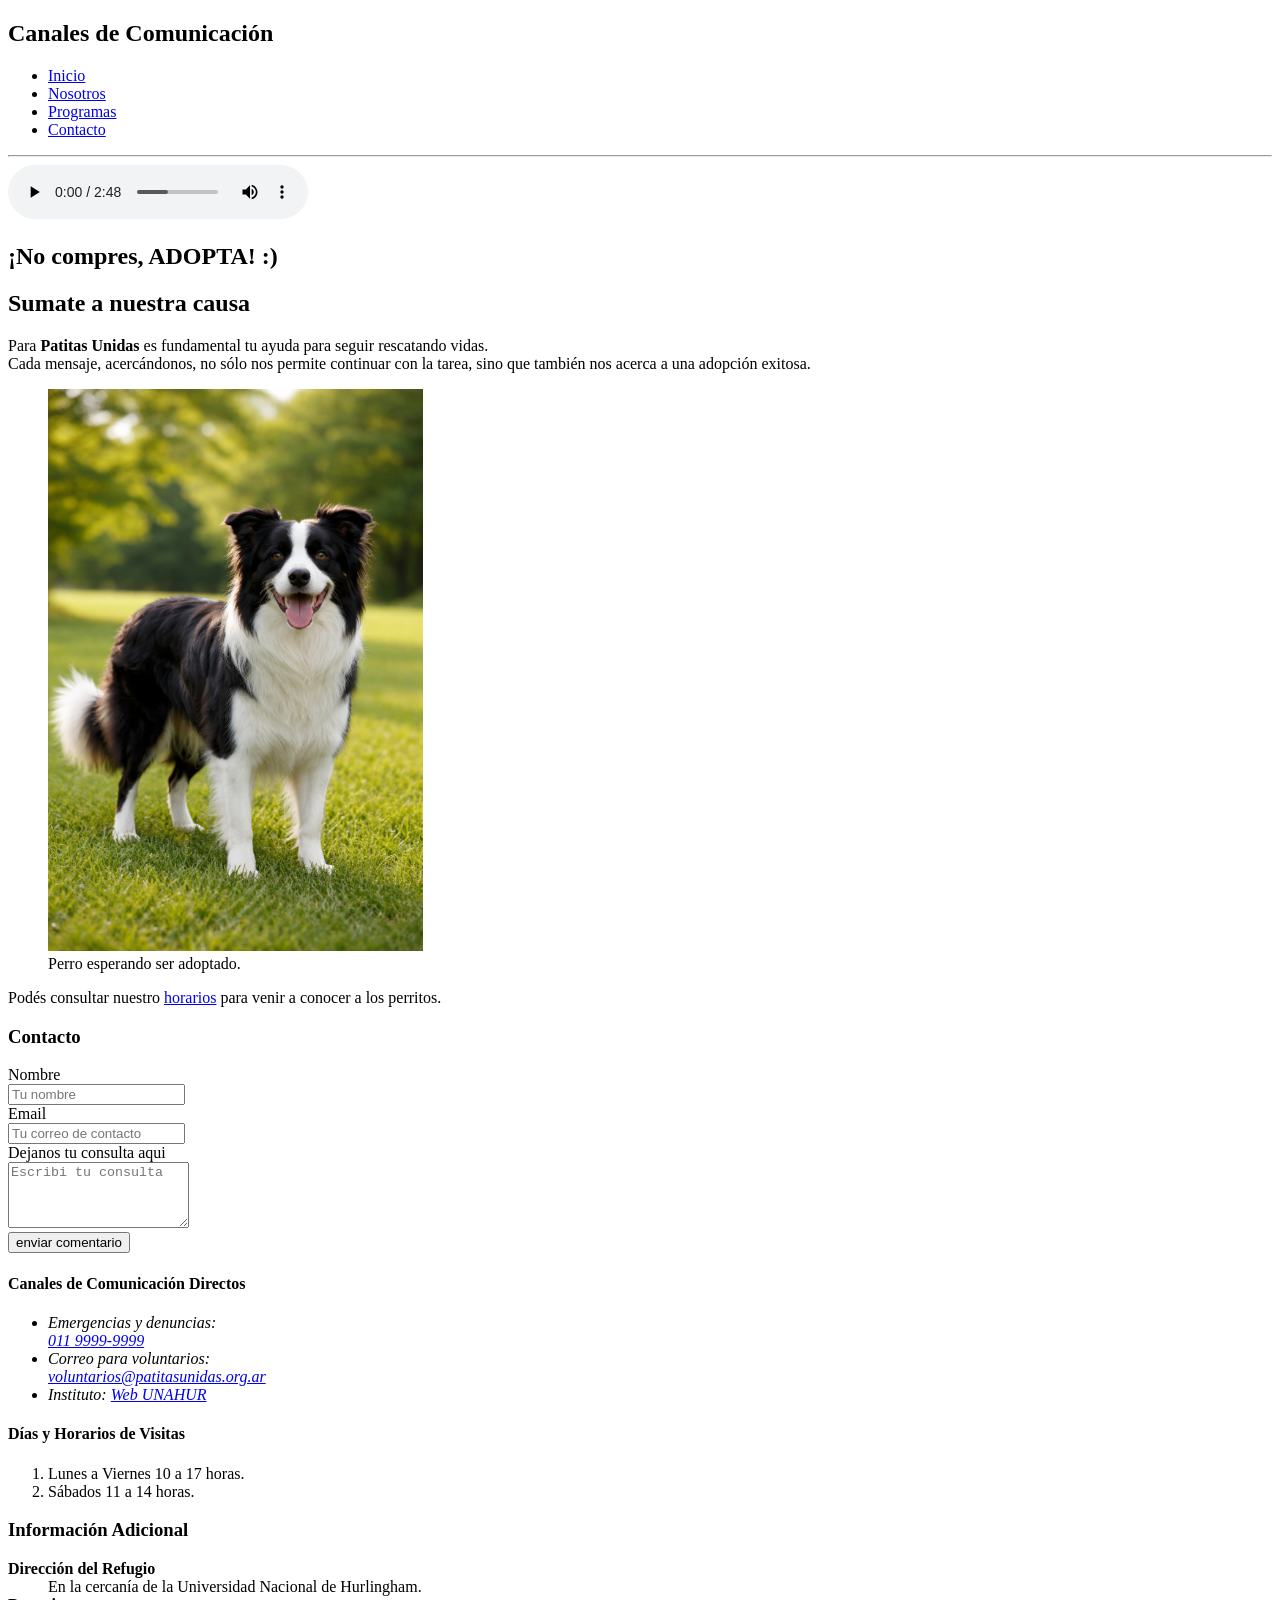
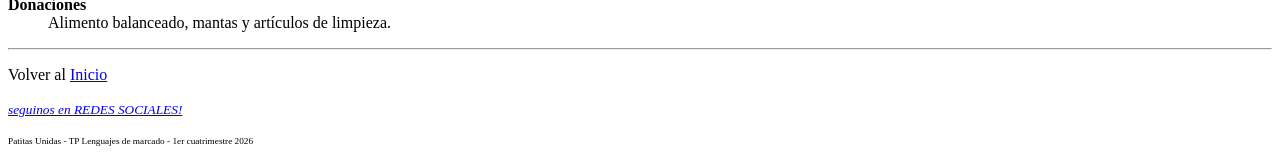
==== contacto.html @ 667f32a5 "hoja de estilos creada (vacia) y links de vinculación" ====
<!DOCTYPE html>
<html lang="es">

<head>
    <meta charset="UTF-8">
    <meta name="viewport" content="width=device-width, initial-scale=1.0">
    <link rel="stylesheet" href="style.css">
    <title>Patitas Unidas - Contacto</title>
</head>

<body>
    <header>
        <div class="header-container">
            <h2>Canales de Comunicación</h2>
            <nav>
                <ul>
                    <li><a href="index.html">Inicio</a></li>
                    <li><a href="nosotros.html">Nosotros</a></li>
                    <li><a href="programas.html">Programas</a></li>
                    <li><a href="contacto.html">Contacto</a></li>
                </ul>
            </nav>
        </div>
    </header>

    <hr>

    <main>
        <audio controls loop>
            <source src="audios/Audiopagina.mp3" type="audio/mpeg">
            Tu navegador no soporta audio.
        </audio>
        <div class="main-article-container">
            <section id="comunicacion">
                <h1>¡No compres, ADOPTA! :)</h1>
                <article>
                    <h2>Sumate a nuestra causa</h2>
                    <p>Para <strong>Patitas Unidas</strong> es fundamental tu ayuda para seguir rescatando vidas.<br>
                    Cada mensaje, acercándonos, no sólo nos permite continuar con la tarea, sino que también nos acerca a una adopción exitosa.</p>
                    <figure>
                    <img src="imagenes/perro4.png" alt="Perro rescatado esperando contacto para adopción" width="375" loading="lazy">
                    <figcaption>Perro esperando ser adoptado.</figcaption>
                    </figure>
                    <p>Podés consultar nuestro <a href="#horarios">horarios</a> para venir a conocer a los perritos.</p>
                </article>
                <h3>Contacto</h3>
                <form id="Habla con nosotros" action="/enviar" method="post">
                    <label for="nombre">Nombre</label>
                    <br>
                    <input type="text" id="nombre" name="nombre" required placeholder="Tu nombre">
                    <br>
                    <label for="email">Email</label>
                    <br>
                    <input type="email" id="email" name="email" required placeholder="Tu correo de contacto">
                    <br>
                    <label for="mensaje">Dejanos tu consulta aqui</label>
                    <br>
                    <textarea id="mensaje" name="mensaje" rows="4" required placeholder="Escribi tu consulta"></textarea>
                    <br>
                    <button type="submit">enviar comentario</button>
                </form>
            </section>

            <div id="datos">
                <article>
                    <h4>Canales de Comunicación Directos</h4>
                    <address>
                        <ul>
                            <li>Emergencias y denuncias: <br><a href="tel:+541199999999">011 9999-9999</a></li>
                            <li>Correo para voluntarios: <br><a href="mailto:voluntarios@patitasunidas.org.ar">voluntarios@patitasunidas.org.ar</a></li>
                            <li>Instituto: <a href="https://www.unahur.edu.ar" target="_blank" rel="noopener">Web UNAHUR</a></li>
                        </ul>
                    </address>
                </article>

                <article id="horarios">
                    <h4>Días y Horarios de Visitas</h4>
                    <ol>
                        <li>Lunes a Viernes 10 a 17 horas.</li>
                        <li>Sábados 11 a 14 horas.</li>
                    </ol>
                </article>
            </div>
        </div>

        <aside>
            <div class="main-aside-container">
                <h3>Información Adicional</h3>
                <dl>
                    <dt><strong>Dirección del Refugio</strong></dt>
                    <dd>En la cercanía de la Universidad Nacional de Hurlingham.</dd>
                    <dt><strong>Donaciones</strong></dt>
                    <dd>Alimento balanceado, mantas y artículos de limpieza.</dd>
                </dl>
            </div>
        </aside>
    </main>

    <hr>

    <footer>
        <div class="footer-container">
            <p>Volver al <a href="index.html">Inicio</a></p>
            <address>
                <p><small> <a href="https://www.instagram.com/patitasUnidas" class="social-link" target="_blank" rel="noopener"> seguinos en REDES SOCIALES! </a><small></p>
            </address>

            <p><small>Patitas Unidas - TP Lenguajes de marcado - <time datetime="2026-05-04">1er cuatrimestre 2026</time></small></p>

        </div>
    </footer>
</body>

</html>
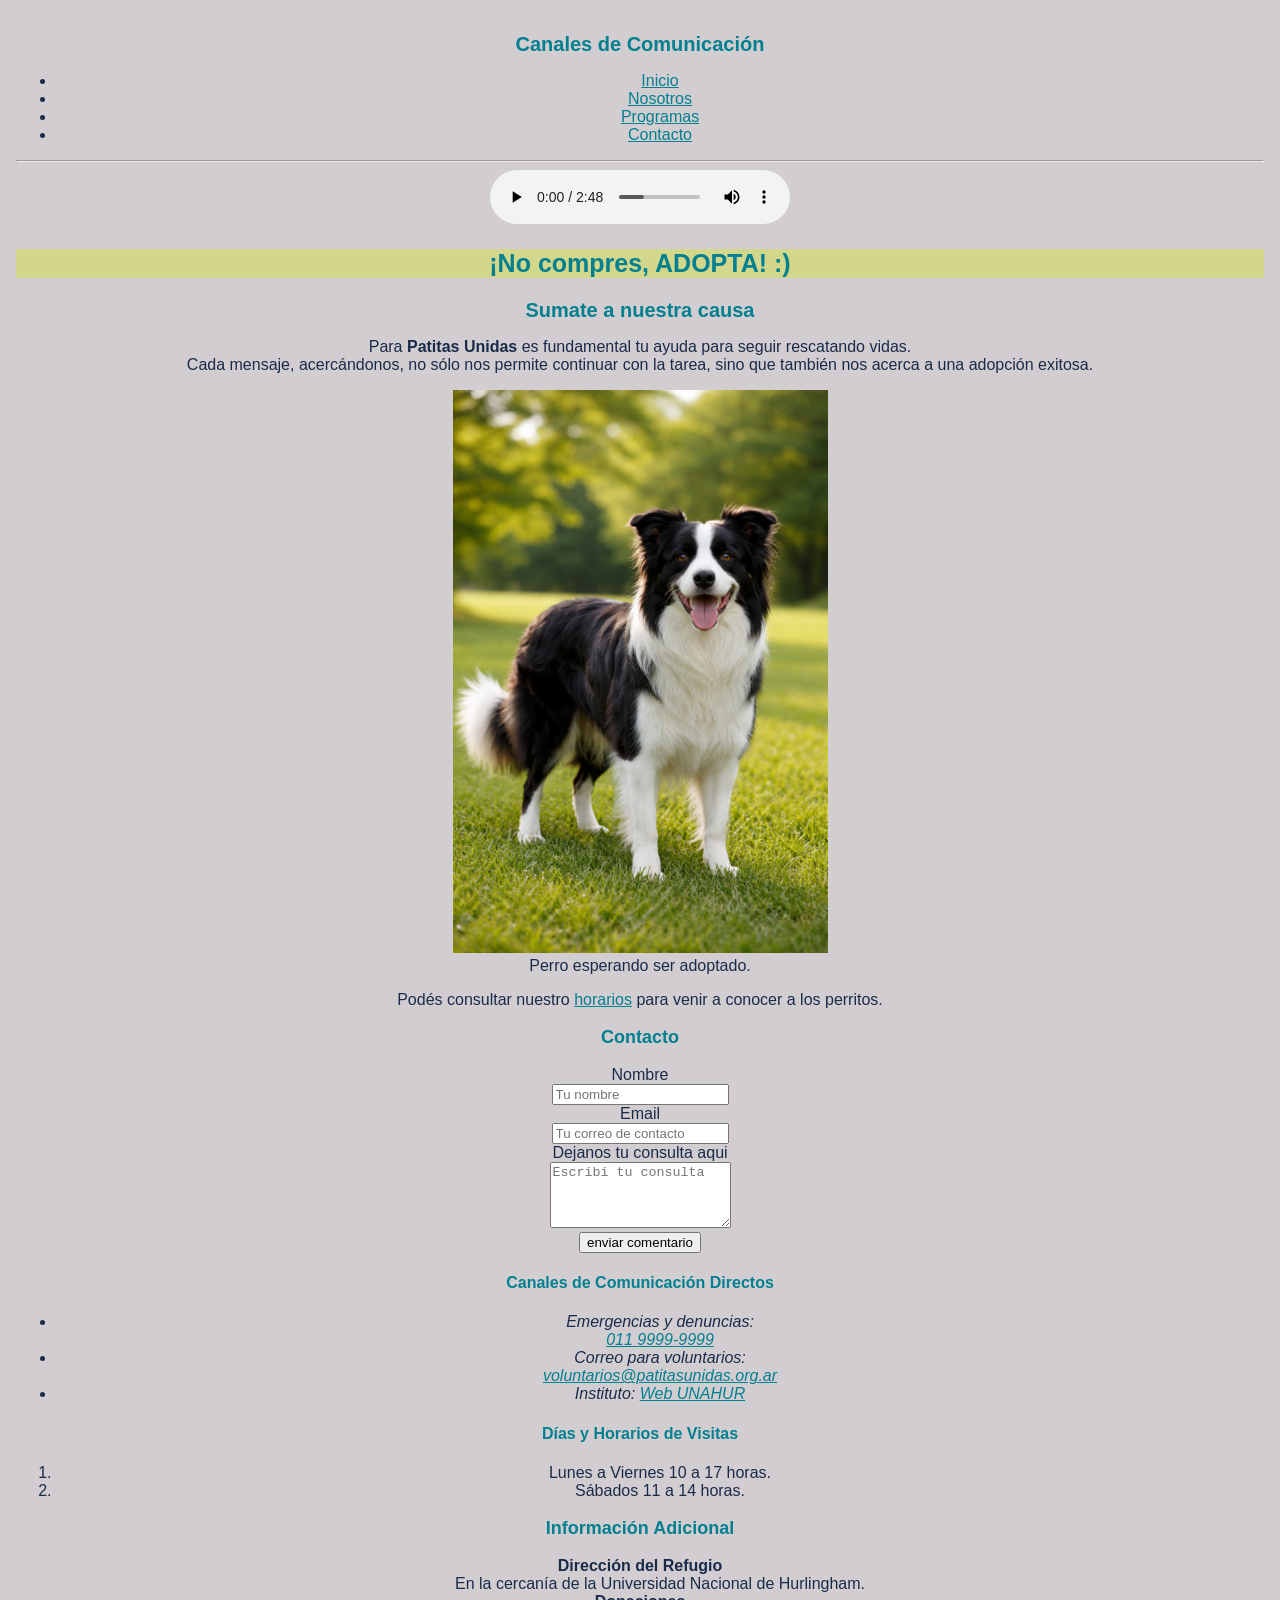
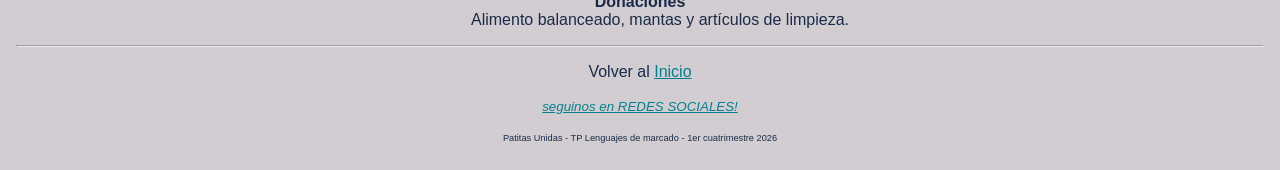
==== commit 20432a5b: "estyle iniciado y colocacion de class destacados en html" ====
--- a/contacto.html
+++ b/contacto.html
@@ -32,7 +32,7 @@
         </audio>
         <div class="main-article-container">
             <section id="comunicacion">
-                <h1>¡No compres, ADOPTA! :)</h1>
+                <h1 class="destacado">¡No compres, ADOPTA! :)</h1>
                 <article>
                     <h2>Sumate a nuestra causa</h2>
                     <p>Para <strong>Patitas Unidas</strong> es fundamental tu ayuda para seguir rescatando vidas.<br>
--- a/style.css
+++ b/style.css
@@ -0,0 +1,32 @@
+html {
+    font-size: 62.5%; 
+}
+
+body {
+    font-family: 'Inter', sans-serif;
+    font-size: 1.6rem;
+    color: #1A2B4A;
+    background-color: #d2cdd0;
+    margin: 0;
+    padding: 1em;
+    text-align: center;
+}
+
+h1, h2, h3, h4 {
+    color: #028090;
+    font-weight: bold;
+}
+
+h1 { font-size: 2.5rem; }
+h2 { font-size: 2rem; }
+h3 { font-size: 1.8rem; }
+
+.destacado {
+    background-color: rgba(212, 219, 116, 0.744);
+}
+
+a {
+    color: #028090;
+    text-decoration: underline;
+}
+
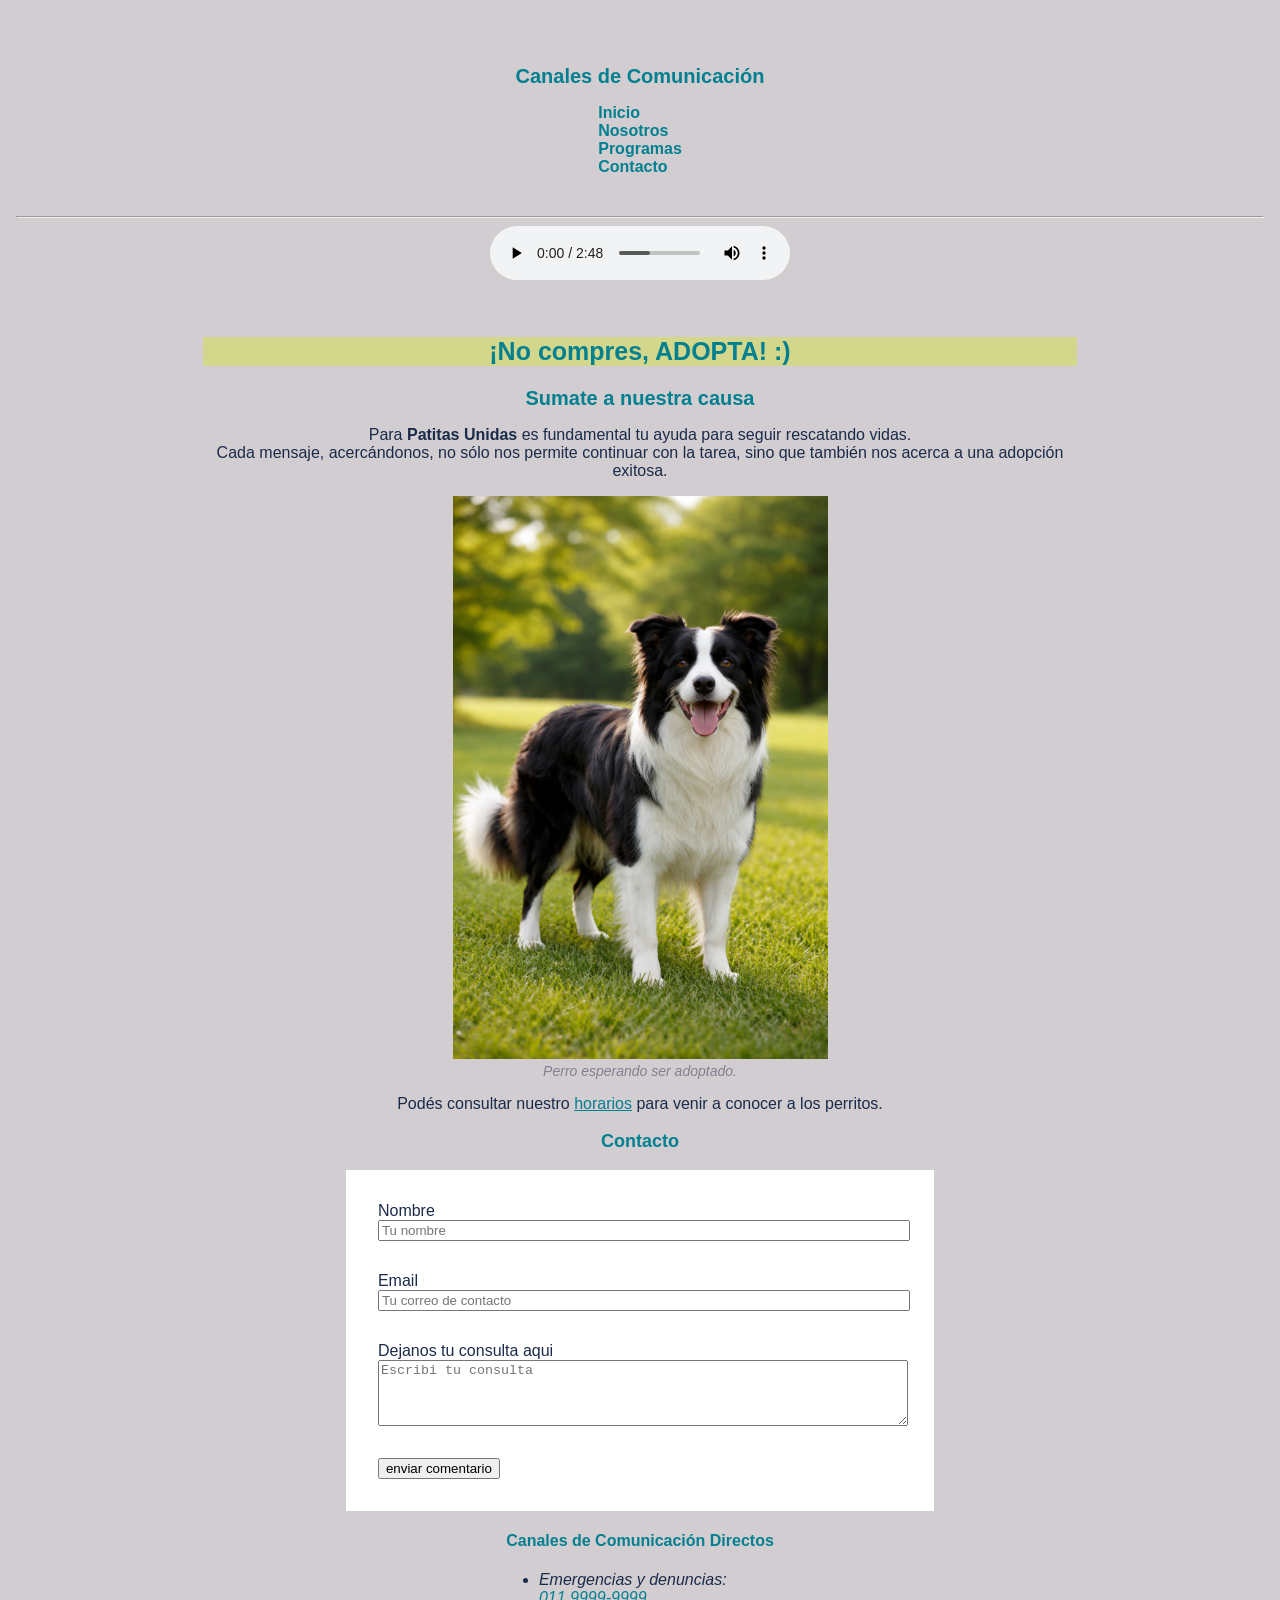
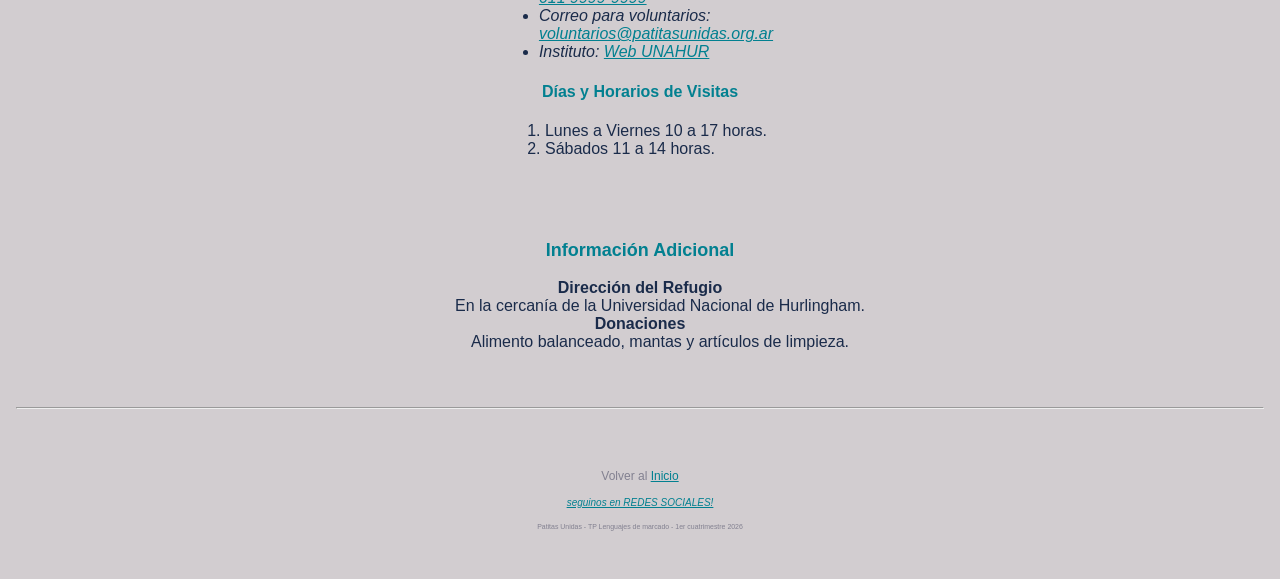
==== commit 1efb2498: "feat:css de tablas" ====
--- a/contacto.html
+++ b/contacto.html
@@ -4,7 +4,7 @@
 <head>
     <meta charset="UTF-8">
     <meta name="viewport" content="width=device-width, initial-scale=1.0">
-    <link rel="stylesheet" href="style.css">
+    <link rel="stylesheet" href="css/style.css">
     <title>Patitas Unidas - Contacto</title>
 </head>
 
--- a/css/style.css
+++ b/css/style.css
@@ -0,0 +1,111 @@
+html {
+    font-size: 62.5%; 
+}
+
+body {
+    font-family: 'Inter', sans-serif;
+    font-size: 1.6rem;
+    color: #1A2B4A;
+    background-color: #d2cdd0;
+    margin: 0;
+    padding: 1em;
+    text-align: center;
+}
+
+h1, h2, h3, h4 {
+    color: #028090;
+    font-weight: bold;
+}
+
+h1 { font-size: 2.5rem; }
+h2 { font-size: 2rem; }
+h3 { font-size: 1.8rem; }
+
+.destacado {
+    background-color: rgba(212, 219, 116, 0.744);
+}
+
+a {
+    color: #028090;
+    text-decoration: underline;
+}
+
+a:hover {
+    color: #E86114;
+}
+
+ul, ol {
+    width: fit-content;
+    margin: auto;
+    text-align: left;
+    padding-left: 2em;
+}
+
+nav ul {
+    list-style: none;
+    padding: 0;
+}
+
+nav a {
+    text-decoration: none;
+    font-weight: bold;
+    margin: 0 1em;
+}
+#header {
+    background-color: #142844;
+    padding: 2rem;
+}
+
+.header-container, 
+.footer-container, 
+.main-article-container, 
+.main-aside-container {
+    width: 70%;
+    margin: auto;
+    padding: 2em;
+}
+
+figcaption {
+    font-style: italic;
+    font-size: 1.4rem;
+    color: #828090;
+}
+
+strong {
+    font-weight: bold;
+}
+
+form {
+    background-color: #ffffff;
+    padding: 2em;
+    width: 60%;
+    margin: 1em auto;
+    text-align: left;
+}
+
+input, textarea {
+    margin-bottom: 1em;
+    display: block;
+    width: 100%;
+}
+
+table {
+    width: 100%;
+    margin: 1em auto;
+}
+
+th {
+    background-color: #028090;
+    color: white;
+    padding: 0.5em;
+}
+
+td {
+    padding: 0.5em;
+}
+
+footer {
+    margin-top: 2em;
+    font-size: 1.2rem;
+    color: #828090;
+}
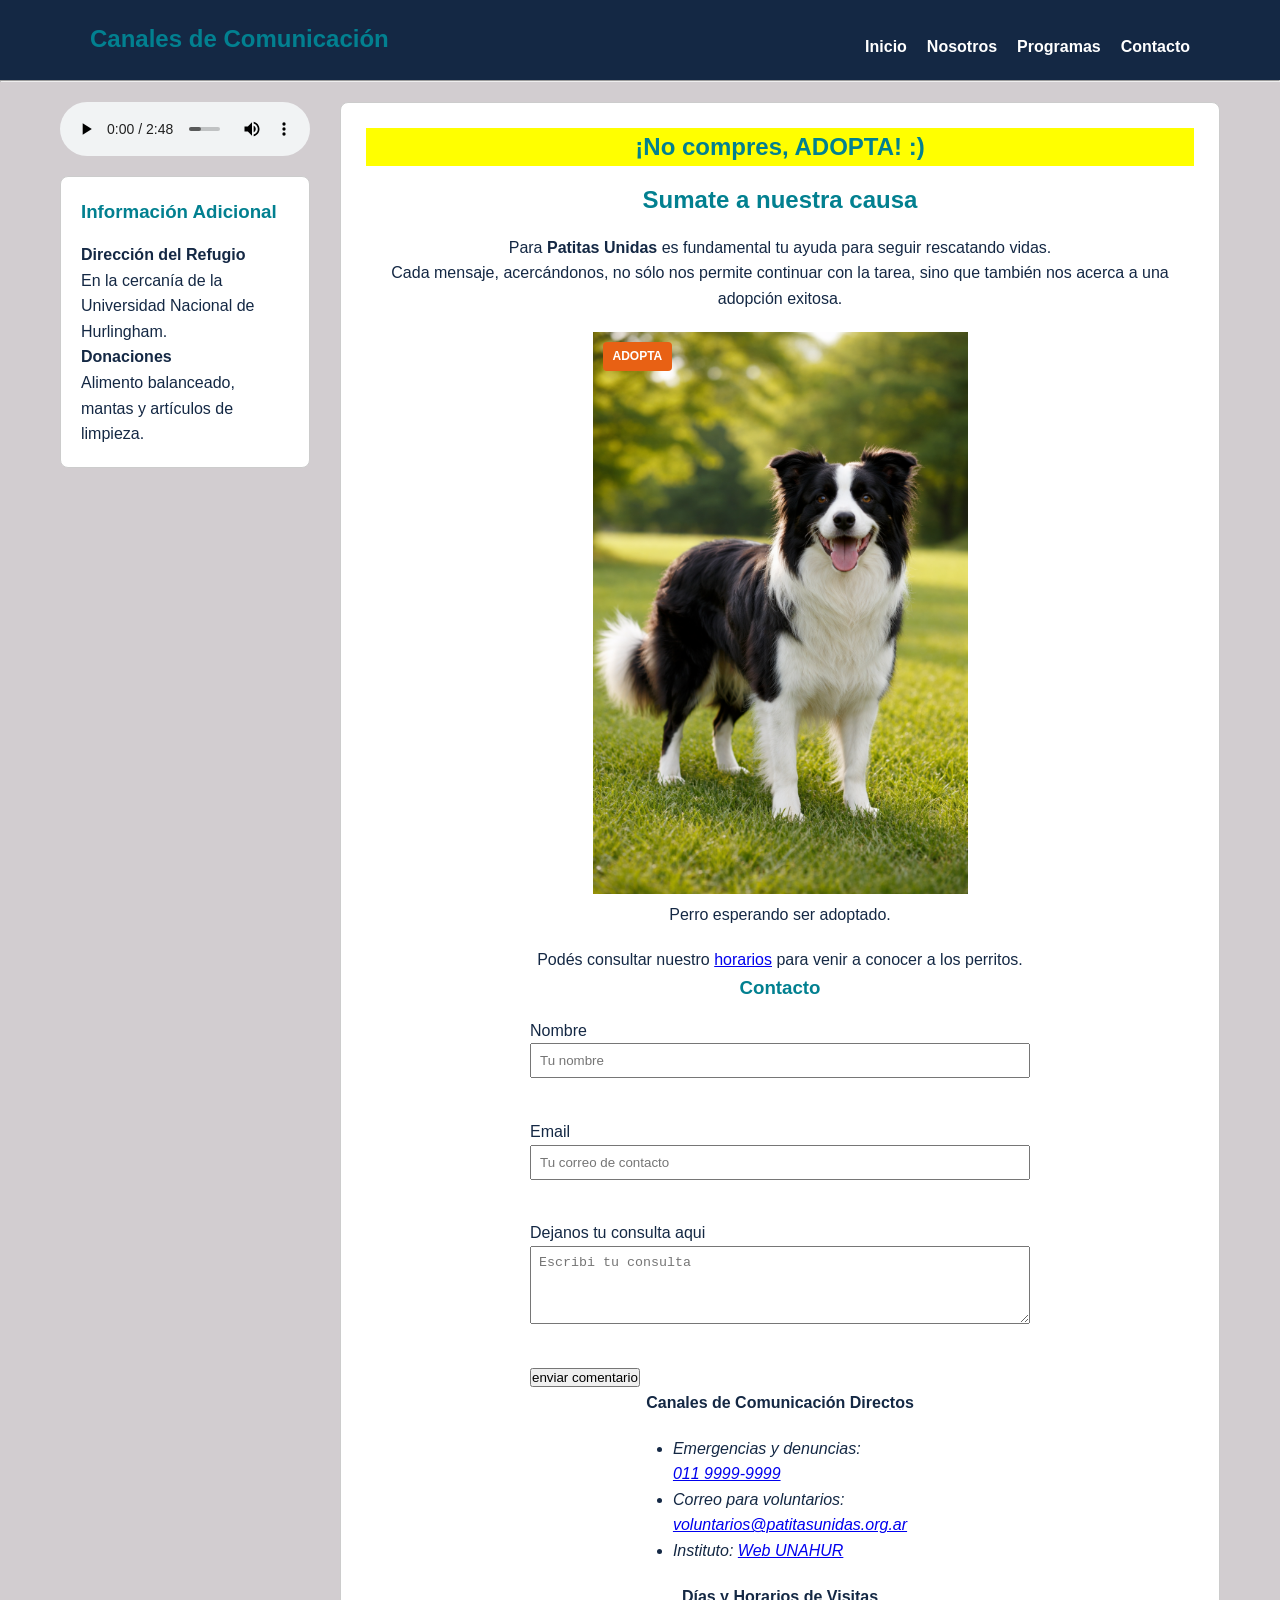
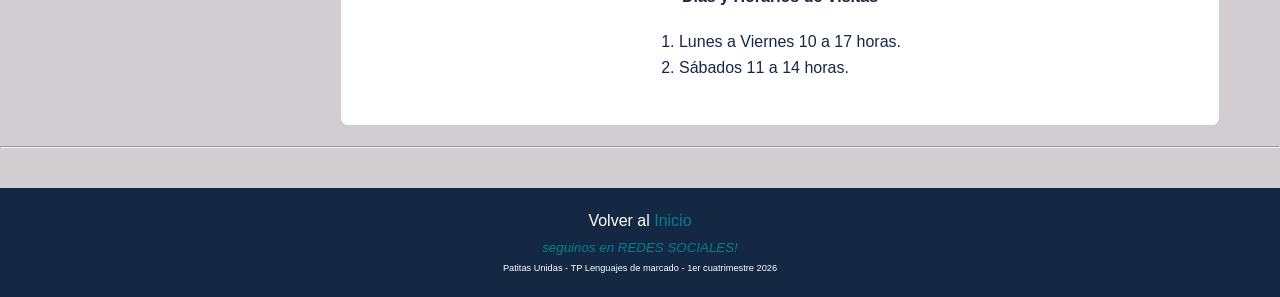
==== commit c47e53f5: "feat: correcciones y cambios en html y css" ====
--- a/contacto.html
+++ b/contacto.html
@@ -1,114 +1,112 @@
-<!DOCTYPE html>
-<html lang="es">
-
-<head>
-    <meta charset="UTF-8">
-    <meta name="viewport" content="width=device-width, initial-scale=1.0">
-    <link rel="stylesheet" href="css/style.css">
-    <title>Patitas Unidas - Contacto</title>
-</head>
-
-<body>
-    <header>
-        <div class="header-container">
-            <h2>Canales de Comunicación</h2>
-            <nav>
-                <ul>
-                    <li><a href="index.html">Inicio</a></li>
-                    <li><a href="nosotros.html">Nosotros</a></li>
-                    <li><a href="programas.html">Programas</a></li>
-                    <li><a href="contacto.html">Contacto</a></li>
-                </ul>
-            </nav>
-        </div>
-    </header>
-
-    <hr>
-
-    <main>
-        <audio controls loop>
-            <source src="audios/Audiopagina.mp3" type="audio/mpeg">
-            Tu navegador no soporta audio.
-        </audio>
-        <div class="main-article-container">
-            <section id="comunicacion">
-                <h1 class="destacado">¡No compres, ADOPTA! :)</h1>
-                <article>
-                    <h2>Sumate a nuestra causa</h2>
-                    <p>Para <strong>Patitas Unidas</strong> es fundamental tu ayuda para seguir rescatando vidas.<br>
-                    Cada mensaje, acercándonos, no sólo nos permite continuar con la tarea, sino que también nos acerca a una adopción exitosa.</p>
-                    <figure>
-                    <img src="imagenes/perro4.png" alt="Perro rescatado esperando contacto para adopción" width="375" loading="lazy">
-                    <figcaption>Perro esperando ser adoptado.</figcaption>
-                    </figure>
-                    <p>Podés consultar nuestro <a href="#horarios">horarios</a> para venir a conocer a los perritos.</p>
-                </article>
-                <h3>Contacto</h3>
-                <form id="Habla con nosotros" action="/enviar" method="post">
-                    <label for="nombre">Nombre</label>
-                    <br>
-                    <input type="text" id="nombre" name="nombre" required placeholder="Tu nombre">
-                    <br>
-                    <label for="email">Email</label>
-                    <br>
-                    <input type="email" id="email" name="email" required placeholder="Tu correo de contacto">
-                    <br>
-                    <label for="mensaje">Dejanos tu consulta aqui</label>
-                    <br>
-                    <textarea id="mensaje" name="mensaje" rows="4" required placeholder="Escribi tu consulta"></textarea>
-                    <br>
-                    <button type="submit">enviar comentario</button>
-                </form>
-            </section>
-
-            <div id="datos">
-                <article>
-                    <h4>Canales de Comunicación Directos</h4>
-                    <address>
-                        <ul>
-                            <li>Emergencias y denuncias: <br><a href="tel:+541199999999">011 9999-9999</a></li>
-                            <li>Correo para voluntarios: <br><a href="mailto:voluntarios@patitasunidas.org.ar">voluntarios@patitasunidas.org.ar</a></li>
-                            <li>Instituto: <a href="https://www.unahur.edu.ar" target="_blank" rel="noopener">Web UNAHUR</a></li>
-                        </ul>
-                    </address>
-                </article>
-
-                <article id="horarios">
-                    <h4>Días y Horarios de Visitas</h4>
-                    <ol>
-                        <li>Lunes a Viernes 10 a 17 horas.</li>
-                        <li>Sábados 11 a 14 horas.</li>
-                    </ol>
-                </article>
-            </div>
-        </div>
-
-        <aside>
-            <div class="main-aside-container">
-                <h3>Información Adicional</h3>
-                <dl>
-                    <dt><strong>Dirección del Refugio</strong></dt>
-                    <dd>En la cercanía de la Universidad Nacional de Hurlingham.</dd>
-                    <dt><strong>Donaciones</strong></dt>
-                    <dd>Alimento balanceado, mantas y artículos de limpieza.</dd>
-                </dl>
-            </div>
-        </aside>
-    </main>
-
-    <hr>
-
-    <footer>
-        <div class="footer-container">
-            <p>Volver al <a href="index.html">Inicio</a></p>
-            <address>
-                <p><small> <a href="https://www.instagram.com/patitasUnidas" class="social-link" target="_blank" rel="noopener"> seguinos en REDES SOCIALES! </a><small></p>
-            </address>
-
-            <p><small>Patitas Unidas - TP Lenguajes de marcado - <time datetime="2026-05-04">1er cuatrimestre 2026</time></small></p>
-
-        </div>
-    </footer>
-</body>
-
+<!DOCTYPE html>
+<html lang="es">
+<head>
+    <meta charset="UTF-8">
+    <meta name="viewport" content="width=device-width, initial-scale=1.0">
+    <link rel="stylesheet" href="css/style.css">
+    <title>Patitas Unidas - Contacto</title>
+</head>
+<body>
+    <header>
+        <div class="header-container">
+            <h2>Canales de Comunicación</h2>
+            <nav>
+                <ul>
+                    <li><a href="index.html">Inicio</a></li>
+                    <li><a href="nosotros.html">Nosotros</a></li>
+                    <li><a href="programas.html">Programas</a></li>
+                    <li><a href="contacto.html">Contacto</a></li>
+                </ul>
+            </nav>
+        </div>
+    </header>
+
+    <hr>
+
+    <main class="grid-layout">
+        <div class="main-article-container">
+            <section id="comunicacion">
+                <h1 class="destacado">¡No compres, ADOPTA! :)</h1>
+                <article>
+                    <h2>Sumate a nuestra causa</h2>
+                    <p>Para <strong>Patitas Unidas</strong> es fundamental tu ayuda para seguir rescatando vidas.<br>
+                    Cada mensaje, acercándonos, no sólo nos permite continuar con la tarea, sino que también nos acerca a una adopción exitosa.</p>
+                    <figure>
+                    <img src="imagenes/perro4.png" alt="Perro rescatado esperando contacto para adopción" width="375" loading="lazy">
+                    <figcaption>Perro esperando ser adoptado.</figcaption>
+                    </figure>
+                    <p>Podés consultar nuestro <a href="#horarios">horarios</a> para venir a conocer a los perritos.</p>
+                </article>
+                <h3>Contacto</h3>
+                <form id="Habla con nosotros" action="/enviar" method="post">
+                    <label for="nombre">Nombre</label>
+                    <br>
+                    <input type="text" id="nombre" name="nombre" required placeholder="Tu nombre">
+                    <br>
+                    <label for="email">Email</label>
+                    <br>
+                    <input type="email" id="email" name="email" required placeholder="Tu correo de contacto">
+                    <br>
+                    <label for="mensaje">Dejanos tu consulta aqui</label>
+                    <br>
+                    <textarea id="mensaje" name="mensaje" rows="4" required placeholder="Escribi tu consulta"></textarea>
+                    <br>
+                    <button type="submit">enviar comentario</button>
+                </form>
+            </section>
+
+            <div id="datos">
+                <article>
+                    <h4>Canales de Comunicación Directos</h4>
+                    <address>
+                        <ul>
+                            <li>Emergencias y denuncias: <br><a href="tel:+541199999999">011 9999-9999</a></li>
+                            <li>Correo para voluntarios: <br><a href="mailto:voluntarios@patitasunidas.org.ar">voluntarios@patitasunidas.org.ar</a></li>
+                            <li>Instituto: <a href="https://www.unahur.edu.ar" target="_blank" rel="noopener">Web UNAHUR</a></li>
+                        </ul>
+                    </address>
+                </article>
+
+                <article id="horarios">
+                    <h4>Días y Horarios de Visitas</h4>
+                    <ol>
+                        <li>Lunes a Viernes 10 a 17 horas.</li>
+                        <li>Sábados 11 a 14 horas.</li>
+                    </ol>
+                </article>
+            </div>
+        </div>
+
+        <aside class="sidebar-aside">
+            <audio controls loop>
+                <source src="audios/Audiopagina.mp3" type="audio/mpeg">
+                Tu navegador no soporta audio.
+            </audio>
+
+            <div class="main-aside-container">
+                <h3>Información Adicional</h3>
+                <dl>
+                    <dt><strong>Dirección del Refugio</strong></dt>
+                    <dd>En la cercanía de la Universidad Nacional de Hurlingham.</dd>
+                    <dt><strong>Donaciones</strong></dt>
+                    <dd>Alimento balanceado, mantas y artículos de limpieza.</dd>
+                </dl>
+            </div>
+        </aside>
+    </main>
+
+    <hr>
+
+    <footer>
+        <div class="footer-container">
+            <p>Volver al <a href="index.html">Inicio</a></p>
+            <address>
+                <p><small> <a href="https://www.instagram.com/patitasUnidas" class="social-link" target="_blank" rel="noopener"> seguinos en REDES SOCIALES! </a><small></p>
+            </address>
+
+            <p><small>Patitas Unidas - TP Lenguajes de marcado - <time datetime="2026-05-04">1er cuatrimestre 2026</time></small></p>
+
+        </div>
+    </footer>
+</body>
 </html>
--- a/css/style.css
+++ b/css/style.css
@@ -1,111 +1,191 @@
-html {
-    font-size: 62.5%; 
-}
-
-body {
-    font-family: 'Inter', sans-serif;
-    font-size: 1.6rem;
-    color: #1A2B4A;
-    background-color: #d2cdd0;
-    margin: 0;
-    padding: 1em;
-    text-align: center;
-}
-
-h1, h2, h3, h4 {
-    color: #028090;
-    font-weight: bold;
-}
-
-h1 { font-size: 2.5rem; }
-h2 { font-size: 2rem; }
-h3 { font-size: 1.8rem; }
-
-.destacado {
-    background-color: rgba(212, 219, 116, 0.744);
-}
-
-a {
-    color: #028090;
-    text-decoration: underline;
-}
-
-a:hover {
-    color: #E86114;
-}
-
-ul, ol {
-    width: fit-content;
-    margin: auto;
-    text-align: left;
-    padding-left: 2em;
-}
-
-nav ul {
-    list-style: none;
-    padding: 0;
-}
-
-nav a {
-    text-decoration: none;
-    font-weight: bold;
-    margin: 0 1em;
-}
-#header {
-    background-color: #142844;
-    padding: 2rem;
-}
-
-.header-container, 
-.footer-container, 
-.main-article-container, 
-.main-aside-container {
-    width: 70%;
-    margin: auto;
-    padding: 2em;
-}
-
-figcaption {
-    font-style: italic;
-    font-size: 1.4rem;
-    color: #828090;
-}
-
-strong {
-    font-weight: bold;
-}
-
-form {
-    background-color: #ffffff;
-    padding: 2em;
-    width: 60%;
-    margin: 1em auto;
-    text-align: left;
-}
-
-input, textarea {
-    margin-bottom: 1em;
-    display: block;
-    width: 100%;
-}
-
-table {
-    width: 100%;
-    margin: 1em auto;
-}
-
-th {
-    background-color: #028090;
-    color: white;
-    padding: 0.5em;
-}
-
-td {
-    padding: 0.5em;
-}
-
-footer {
-    margin-top: 2em;
-    font-size: 1.2rem;
-    color: #828090;
+:root {
+    --color-fondo: #d2cdd0;
+    --color-primario: #142844;
+    --color-secundario: #028090;
+    --color-acento: #E86114;
+    --blanco: #ffffff;
+}
+
+* {
+    margin: 0;
+    padding: 0;
+    box-sizing: border-box;
+}
+
+html {
+    font-size: 62.5%;
+}
+
+body {
+    font-family: 'Inter', sans-serif;
+    font-size: 1.6rem;
+    background-color: var(--color-fondo);
+    color: var(--color-primario);
+    line-height: 1.6;
+    text-align: center;
+    padding-top: 8rem;
+}
+
+header {
+    position: fixed;
+    top: 0;
+    left: 0;
+    width: 100%;
+    height: 8rem;
+    background-color: var(--color-primario);
+    color: var(--blanco);
+    padding: 2rem;
+    z-index: 100; 
+}
+
+.header-container {
+    display: flex;
+    justify-content: space-between;
+    align-items: center;
+    max-width: 1100px;
+    margin: 0 auto;
+}
+
+nav ul {
+    display: flex;
+    gap: 2rem;
+    list-style: none;
+}
+
+nav a {
+    color: var(--blanco);
+    text-decoration: none;
+    font-weight: bold;
+}
+
+main ul, main ol {
+    width: fit-content;
+    margin: 2rem auto;
+    text-align: left;
+    padding-left: 2rem;
+}
+
+.grid-layout {
+    display: grid;
+    grid-template-columns: 250px 1fr;
+    grid-template-areas: 
+        "sidebar maincontent";
+    gap: 3rem;
+    max-width: 1200px;
+    margin: 2rem auto;
+    padding: 0 2rem;
+}
+
+.main-article-container {
+    grid-area: maincontent;
+    margin: 0; 
+    padding: 2.5rem;
+    background-color: var(--blanco);
+    border: 1px solid #ccc;
+    border-radius: 8px;
+    color: var(--color-primario);
+}
+
+.sidebar-aside {
+    grid-area: sidebar;
+    position: sticky;
+    top: 10rem; 
+    height: fit-content;
+    display: flex;
+    flex-direction: column;
+    gap: 2rem;
+}
+
+.sidebar-aside audio {
+    width: 100%;
+}
+
+.main-aside-container {
+    padding: 2rem;
+    background-color: var(--blanco);
+    border: 1px solid #ccc;
+    border-radius: 8px;
+    text-align: left;
+}
+
+figure {
+    position: relative;
+    display: inline-block;
+    margin: 2rem auto;
+}
+
+figure::before {
+    content: "Adopta";
+    position: absolute;
+    top: 1rem;
+    left: 1rem;
+    background-color: var(--color-acento);
+    color: var(--blanco);
+    padding: 0.5rem 1rem;
+    font-size: 1.2rem;
+    font-weight: bold;
+    border-radius: 4px;
+    text-transform: uppercase;
+    z-index: 10; 
+}
+
+h1, h2, h3 {
+    color: var(--color-secundario);
+    margin-bottom: 1.5rem;
+}
+
+.destacado {
+    background-color: yellow;
+}
+
+table {
+    margin: 2rem auto;
+    border-collapse: collapse;
+    width: 100%;
+}
+
+table th, table td {
+    border: 1px solid #ccc;
+    padding: 0.8rem;
+    text-align: center;
+}
+
+form {
+    text-align: left;
+    width: 100%;
+    max-width: 500px;
+    margin: 0 auto;
+}
+
+input, textarea {
+    width: 100%;
+    margin-bottom: 1.5rem;
+    display: block;
+    padding: 0.8rem;
+}
+
+footer {
+    background-color: var(--color-primario);
+    color: var(--blanco);
+    padding: 2rem;
+    margin-top: 4rem;
+    display: flex;
+    flex-direction: column;
+    align-items: center;
+    justify-content: center;
+}
+
+footer p, footer span {
+    display: block;
+    text-align: center;
+    width: 100%;
+}
+
+footer a {
+    color: var(--color-acento);
+    text-decoration: none;
+}
+
+.footer-container a {
+    color: var(--color-secundario);
 }
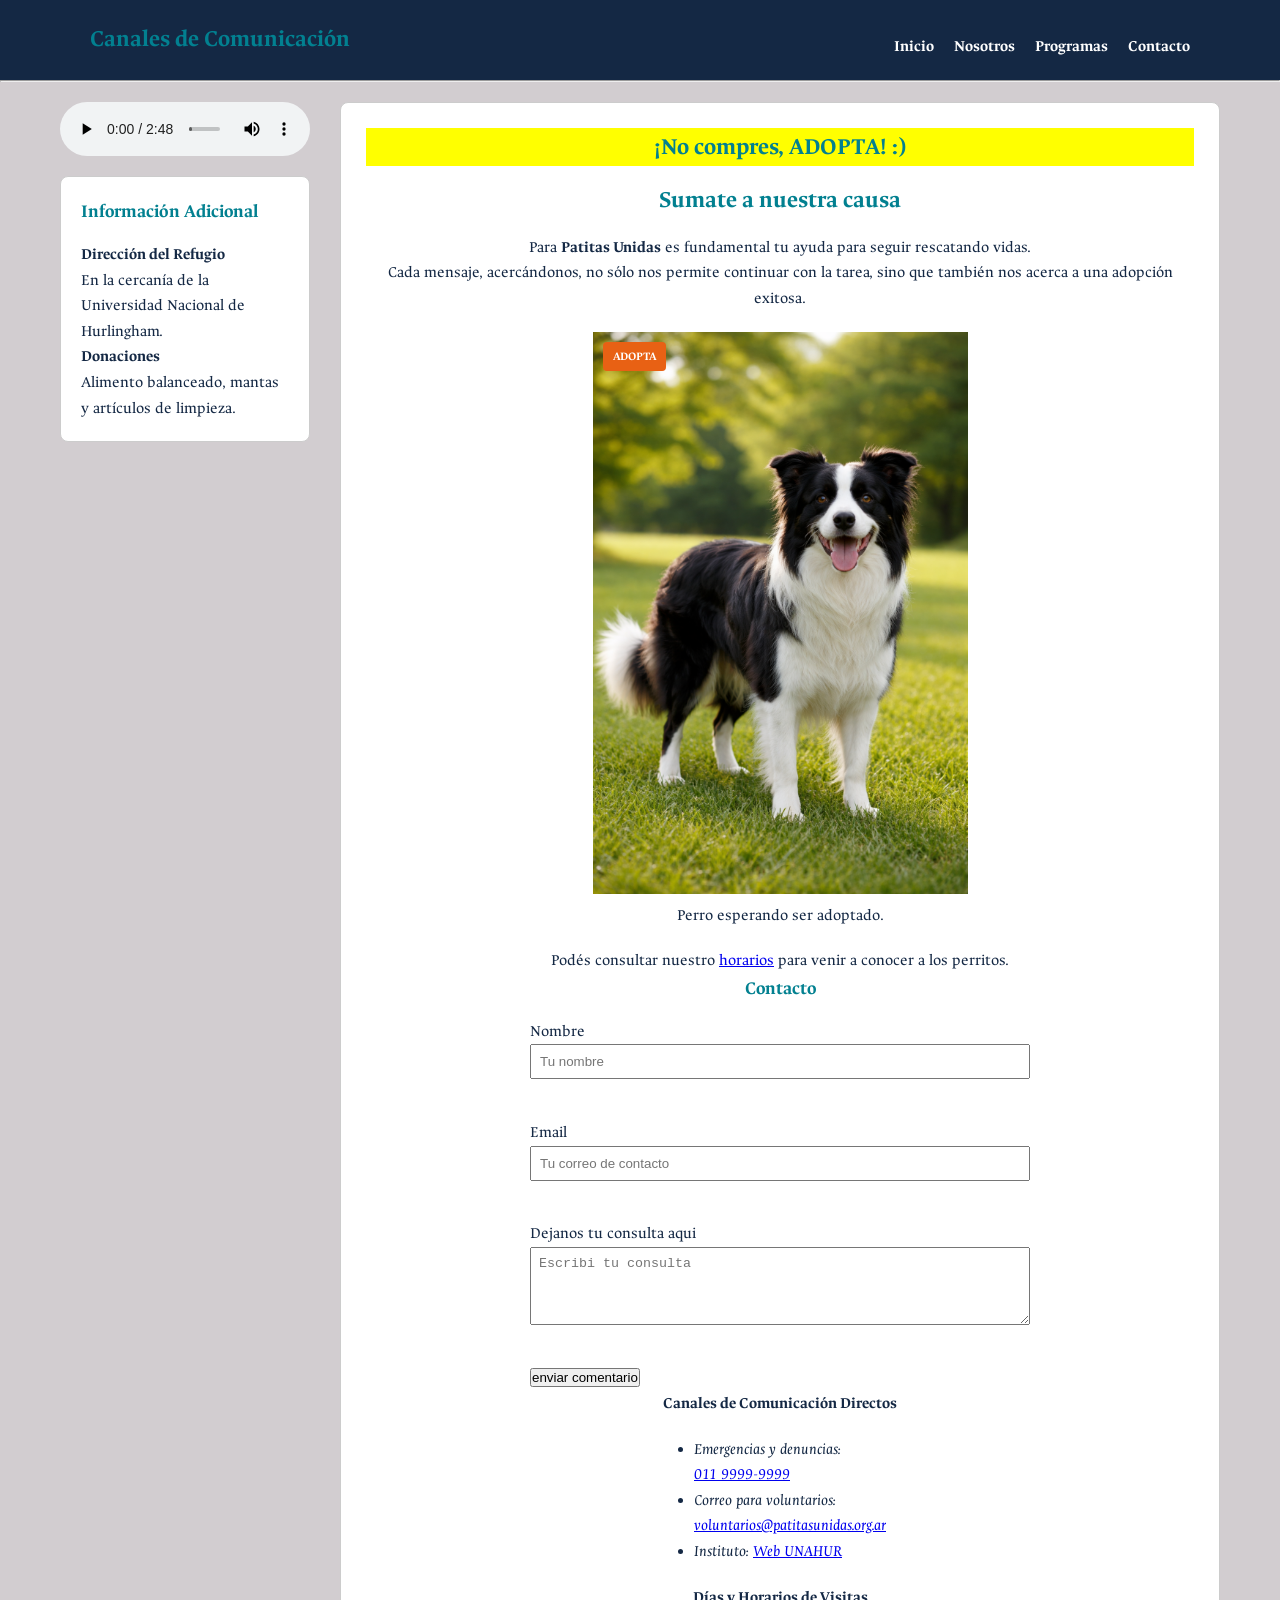
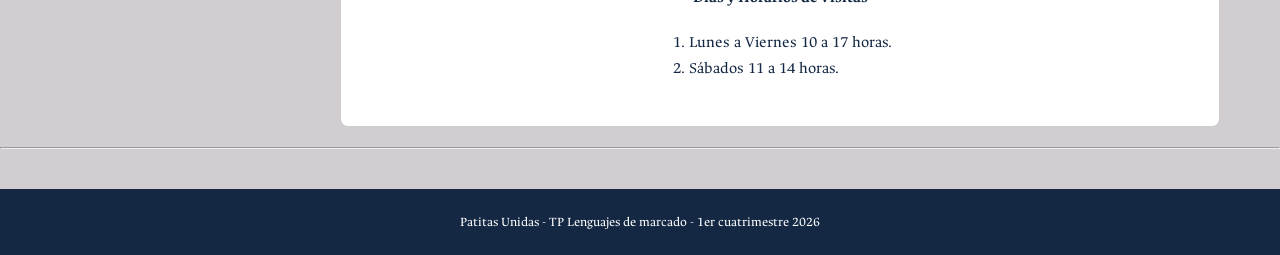
==== commit ee0751f7: "fix: cambio de fuente de letras con fonts.googleapis, lista ordenada en programas.html" ====
--- a/contacto.html
+++ b/contacto.html
@@ -4,6 +4,9 @@
     <meta charset="UTF-8">
     <meta name="viewport" content="width=device-width, initial-scale=1.0">
     <link rel="stylesheet" href="css/style.css">
+    <link rel="preconnect" href="https://fonts.googleapis.com">
+    <link rel="preconnect" href="https://fonts.gstatic.com" crossorigin>
+    <link href="https://fonts.googleapis.com/css2?family=Ancizar+Serif:ital,wght@0,300..900;1,300..900&display=swap" rel="stylesheet">
     <title>Patitas Unidas - Contacto</title>
 </head>
 <body>
@@ -99,13 +102,7 @@
 
     <footer>
         <div class="footer-container">
-            <p>Volver al <a href="index.html">Inicio</a></p>
-            <address>
-                <p><small> <a href="https://www.instagram.com/patitasUnidas" class="social-link" target="_blank" rel="noopener"> seguinos en REDES SOCIALES! </a><small></p>
-            </address>
-
             <p><small>Patitas Unidas - TP Lenguajes de marcado - <time datetime="2026-05-04">1er cuatrimestre 2026</time></small></p>
-
         </div>
     </footer>
 </body>
--- a/css/style.css
+++ b/css/style.css
@@ -13,11 +13,12 @@
 }
 
 html {
+    
     font-size: 62.5%;
 }
 
 body {
-    font-family: 'Inter', sans-serif;
+    font-family: "Ancizar Serif", serif;
     font-size: 1.6rem;
     background-color: var(--color-fondo);
     color: var(--color-primario);
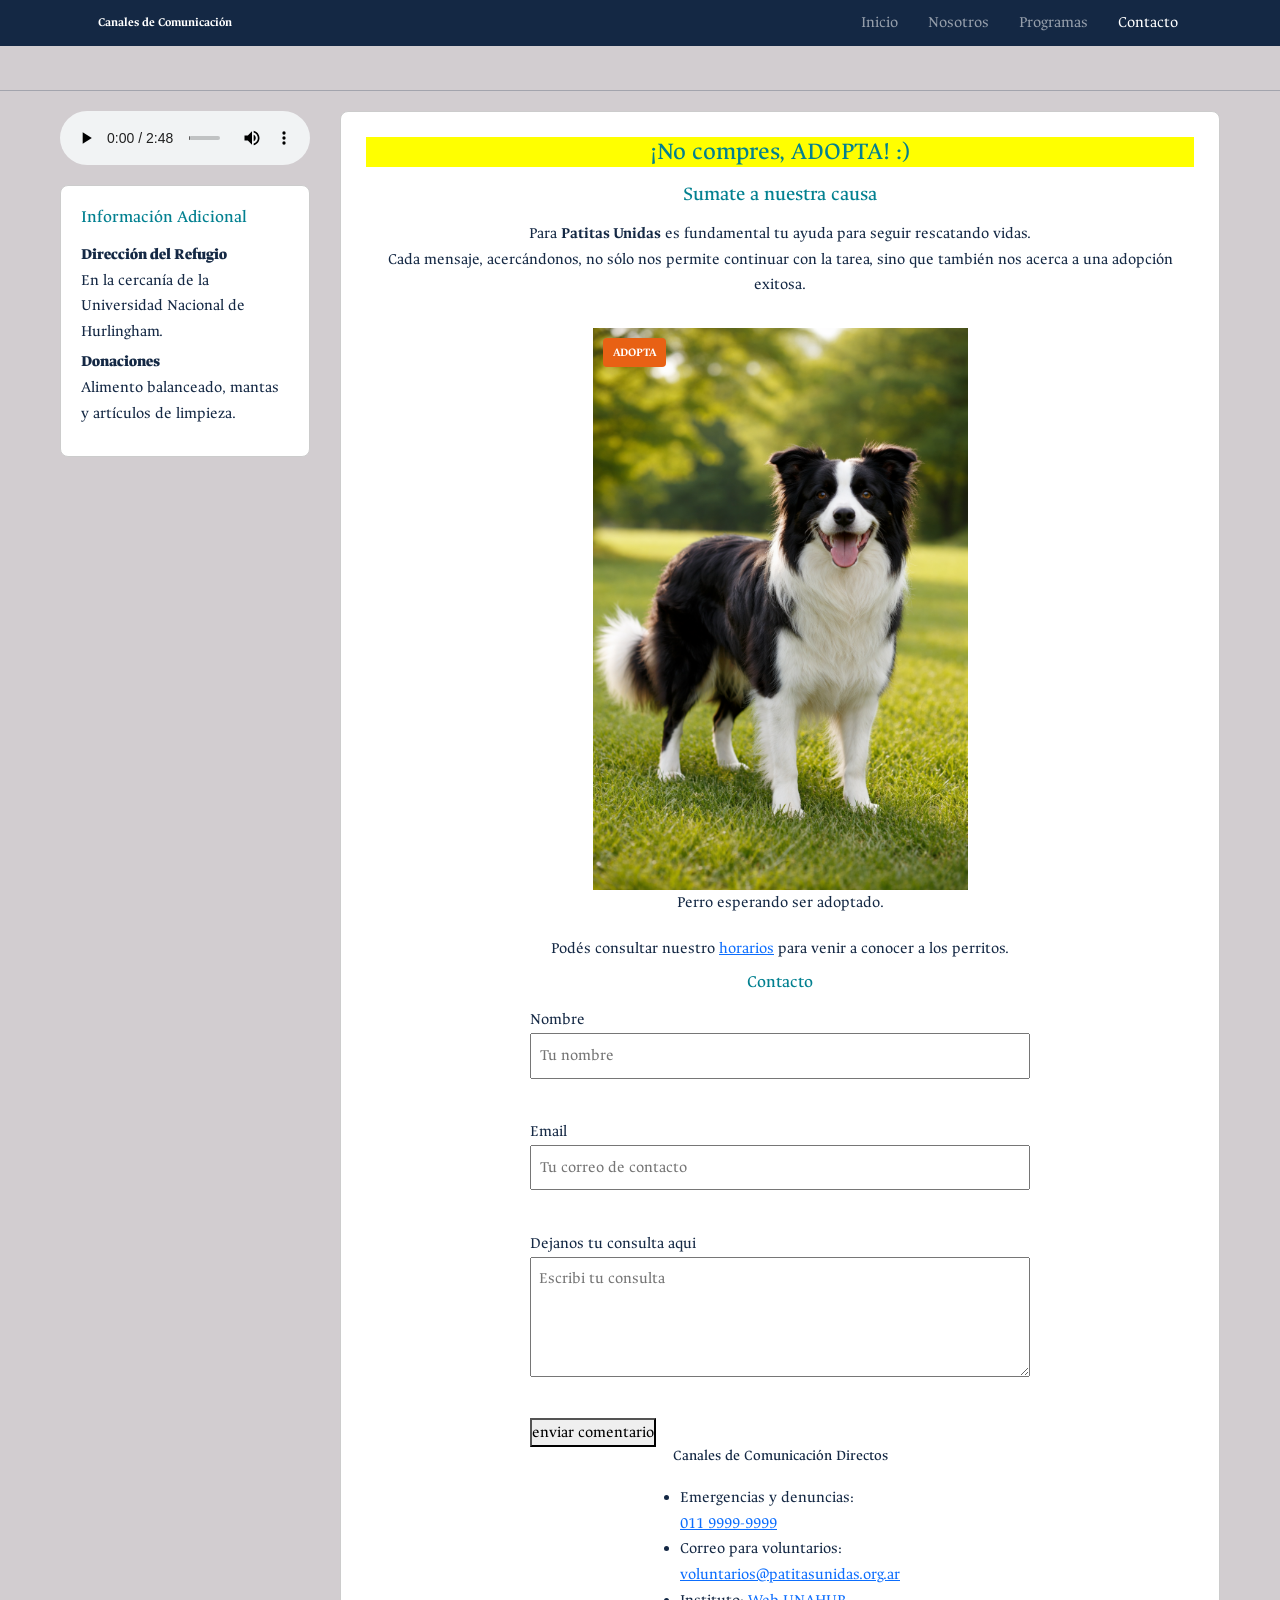
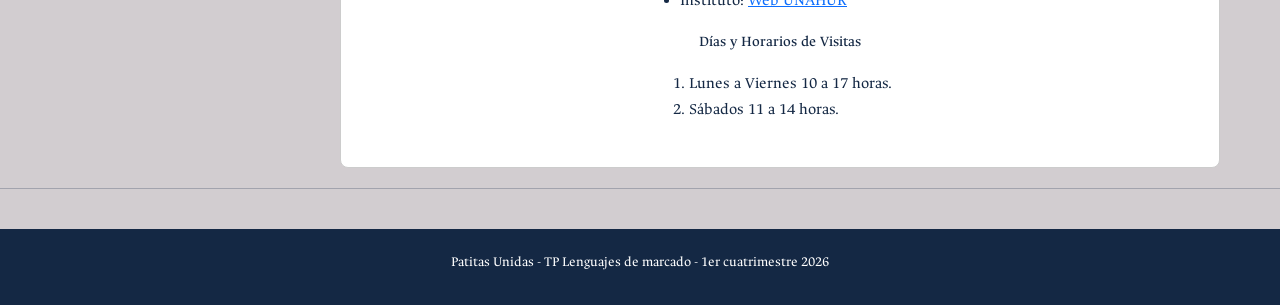
==== commit ac1d45f0: "feat: navbar aplicado con boostrap" ====
--- a/contacto.html
+++ b/contacto.html
@@ -3,26 +3,30 @@
 <head>
     <meta charset="UTF-8">
     <meta name="viewport" content="width=device-width, initial-scale=1.0">
-    <link rel="stylesheet" href="css/style.css">
     <link rel="preconnect" href="https://fonts.googleapis.com">
     <link rel="preconnect" href="https://fonts.gstatic.com" crossorigin>
     <link href="https://fonts.googleapis.com/css2?family=Ancizar+Serif:ital,wght@0,300..900;1,300..900&display=swap" rel="stylesheet">
+    <link href="https://cdn.jsdelivr.net/npm/bootstrap@5.3.3/dist/css/bootstrap.min.css" rel="stylesheet">
+    <link rel="stylesheet" href="css/style.css">
     <title>Patitas Unidas - Contacto</title>
 </head>
 <body>
-    <header>
-        <div class="header-container">
-            <h2>Canales de Comunicación</h2>
-            <nav>
-                <ul>
-                    <li><a href="index.html">Inicio</a></li>
-                    <li><a href="nosotros.html">Nosotros</a></li>
-                    <li><a href="programas.html">Programas</a></li>
-                    <li><a href="contacto.html">Contacto</a></li>
+    <nav class="navbar navbar-expand-lg navbar-dark fixed-top" style="background-color: var(--color-primario);">
+        <div class="container-fluid header-container">
+            <a class="navbar-brand" href="index.html">Canales de Comunicación</a>
+            <button class="navbar-toggler" type="button" data-bs-toggle="collapse" data-bs-target="#navbarNav" aria-controls="navbarNav" aria-expanded="false" aria-label="Toggle navigation">
+                <span class="navbar-toggler-icon"></span>
+            </button>
+            <div class="collapse navbar-collapse" id="navbarNav">
+                <ul class="navbar-nav ms-auto">
+                    <li class="nav-item"><a class="nav-link" href="index.html">Inicio</a></li>
+                    <li class="nav-item"><a class="nav-link" href="nosotros.html">Nosotros</a></li>
+                    <li class="nav-item"><a class="nav-link" href="programas.html">Programas</a></li>
+                    <li class="nav-item"><a class="nav-link active" aria-current="page" href="contacto.html">Contacto</a></li>
                 </ul>
-            </nav>
+            </div>
         </div>
-    </header>
+    </nav>
 
     <hr>
 
@@ -105,5 +109,6 @@
             <p><small>Patitas Unidas - TP Lenguajes de marcado - <time datetime="2026-05-04">1er cuatrimestre 2026</time></small></p>
         </div>
     </footer>
+    <script src="https://cdn.jsdelivr.net/npm/bootstrap@5.3.3/dist/js/bootstrap.bundle.min.js"></script>
 </body>
 </html>
--- a/css/style.css
+++ b/css/style.css
@@ -36,7 +36,7 @@
     background-color: var(--color-primario);
     color: var(--blanco);
     padding: 2rem;
-    z-index: 100; 
+    z-index: 100;
 }
 
 .header-container {
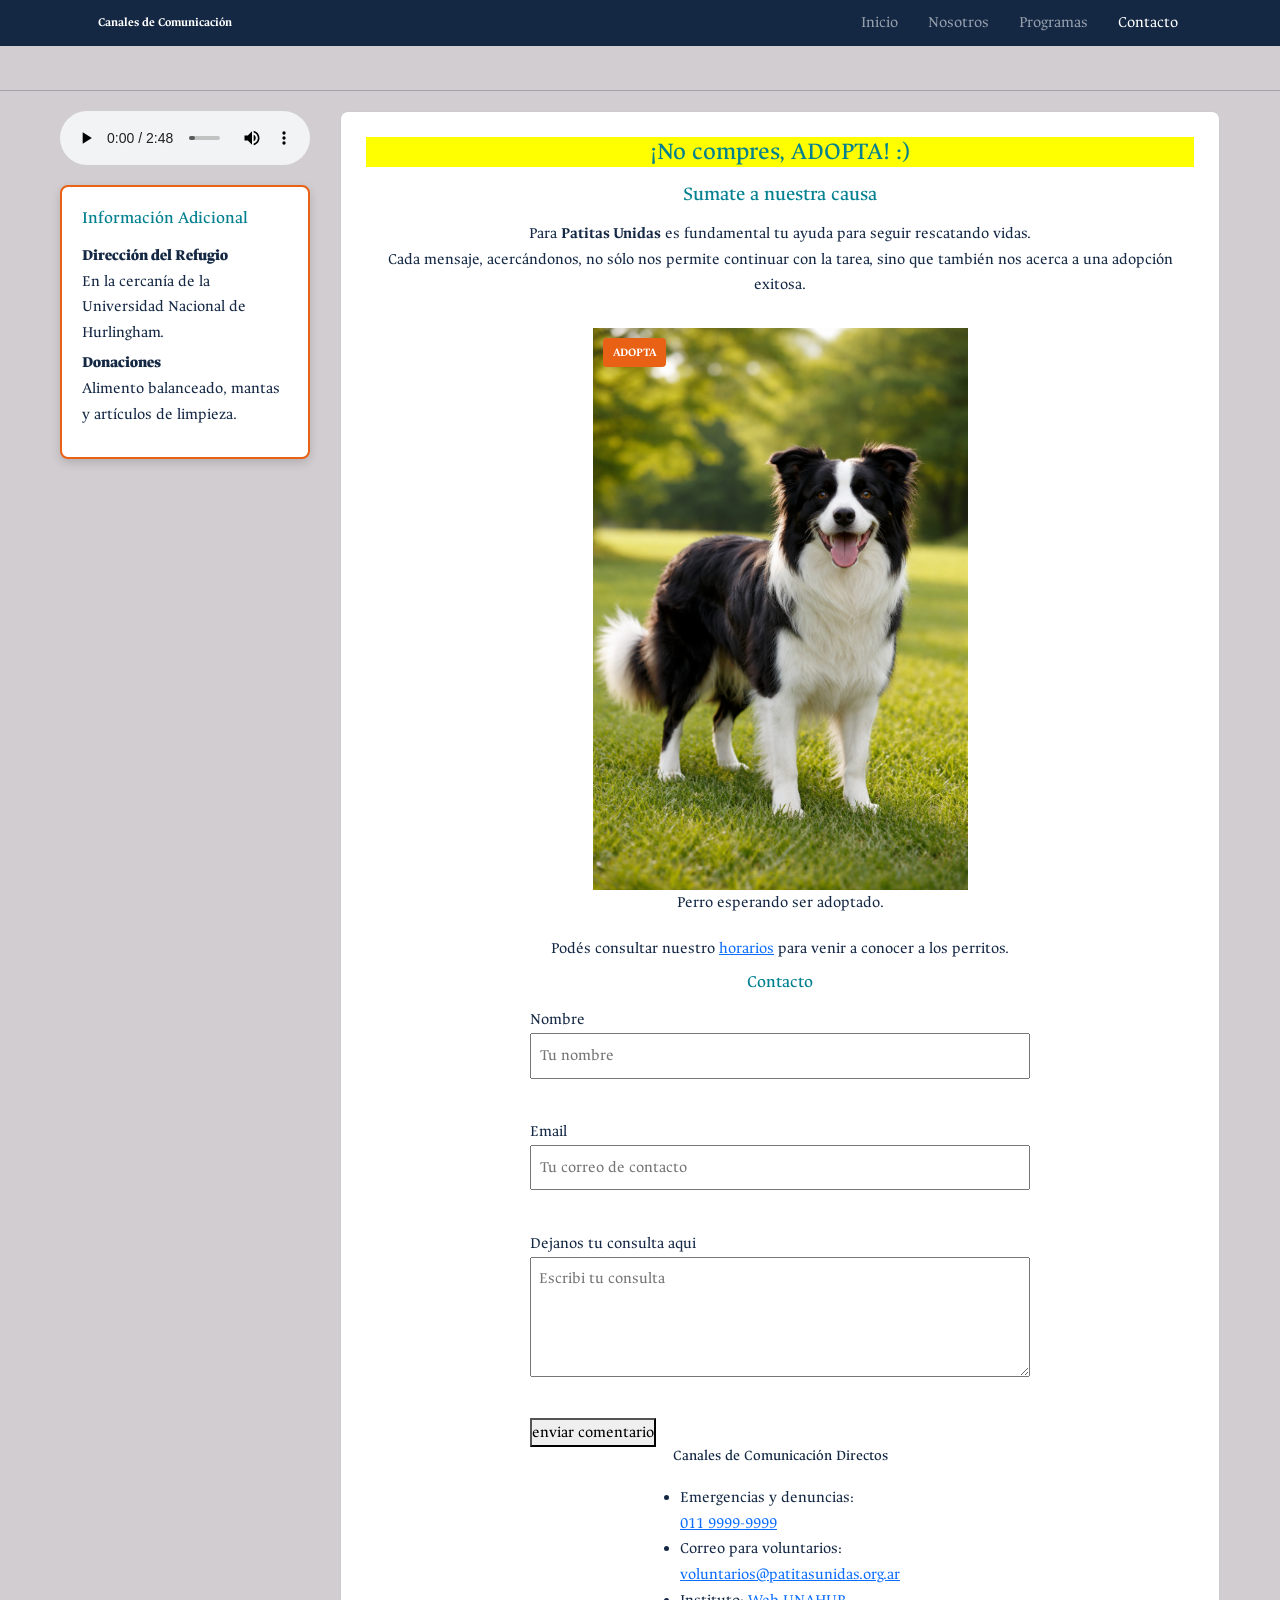
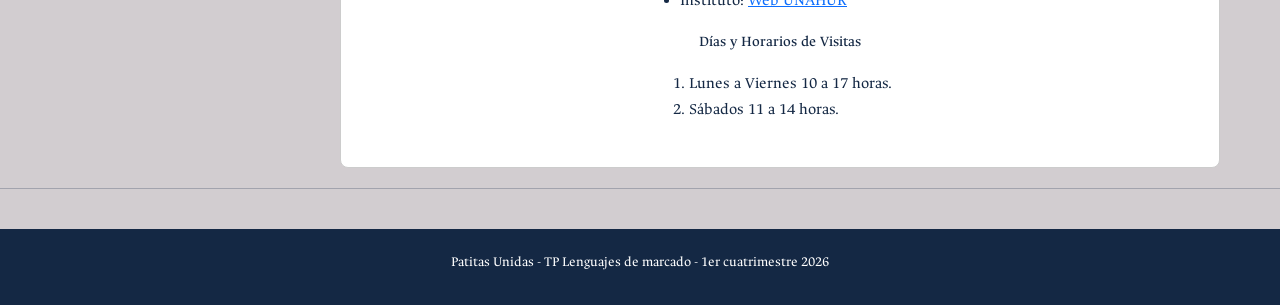
==== commit e7c55666: "feat: personalizar navbar de Bootstrap, agregar badge y comentar style.css" ====
--- a/contacto.html
+++ b/contacto.html
@@ -11,7 +11,7 @@
     <title>Patitas Unidas - Contacto</title>
 </head>
 <body>
-    <nav class="navbar navbar-expand-lg navbar-dark fixed-top" style="background-color: var(--color-primario);">
+    <nav class="navbar navbar-expand-lg navbar-dark fixed-top">
         <div class="container-fluid header-container">
             <a class="navbar-brand" href="index.html">Canales de Comunicación</a>
             <button class="navbar-toggler" type="button" data-bs-toggle="collapse" data-bs-target="#navbarNav" aria-controls="navbarNav" aria-expanded="false" aria-label="Toggle navigation">
@@ -90,7 +90,7 @@
                 Tu navegador no soporta audio.
             </audio>
 
-            <div class="main-aside-container">
+            <div class="main-aside-container sticky-top aside-sticky">
                 <h3>Información Adicional</h3>
                 <dl>
                     <dt><strong>Dirección del Refugio</strong></dt>
--- a/css/style.css
+++ b/css/style.css
@@ -1,3 +1,4 @@
+/* === Variables globales === */
 :root {
     --color-fondo: #d2cdd0;
     --color-primario: #142844;
@@ -6,6 +7,7 @@
     --blanco: #ffffff;
 }
 
+/* === Reset y base === */
 * {
     margin: 0;
     padding: 0;
@@ -27,6 +29,7 @@
     padding-top: 8rem;
 }
 
+/* === Header / nav (reglas viejas, sin uso desde el navbar de Bootstrap) === */
 header {
     position: fixed;
     top: 0;
@@ -59,6 +62,7 @@
     font-weight: bold;
 }
 
+/* === Listas y layout principal === */
 main ul, main ol {
     width: fit-content;
     margin: 2rem auto;
@@ -109,6 +113,14 @@
     text-align: left;
 }
 
+.aside-sticky {
+    top: 10rem;
+    border-color: var(--color-acento);
+    border-width: 2px;
+    box-shadow: 0 4px 10px rgba(0, 0, 0, 0.15);
+}
+
+/* === Figuras e imágenes === */
 figure {
     position: relative;
     display: inline-block;
@@ -130,6 +142,7 @@
     z-index: 10; 
 }
 
+/* === Tipografía y tablas === */
 h1, h2, h3 {
     color: var(--color-secundario);
     margin-bottom: 1.5rem;
@@ -151,6 +164,7 @@
     text-align: center;
 }
 
+/* === Formularios === */
 form {
     text-align: left;
     width: 100%;
@@ -165,6 +179,7 @@
     padding: 0.8rem;
 }
 
+/* === Footer === */
 footer {
     background-color: var(--color-primario);
     color: var(--blanco);
@@ -189,4 +204,17 @@
 
 .footer-container a {
     color: var(--color-secundario);
+}
+
+/* === Personalización del navbar de Bootstrap === */
+.navbar {
+    background-color: var(--color-primario);
+}
+
+.navbar .nav-link {
+    transition: color 0.3s ease;
+}
+
+.navbar .nav-link:hover {
+    color: var(--color-acento);
 }
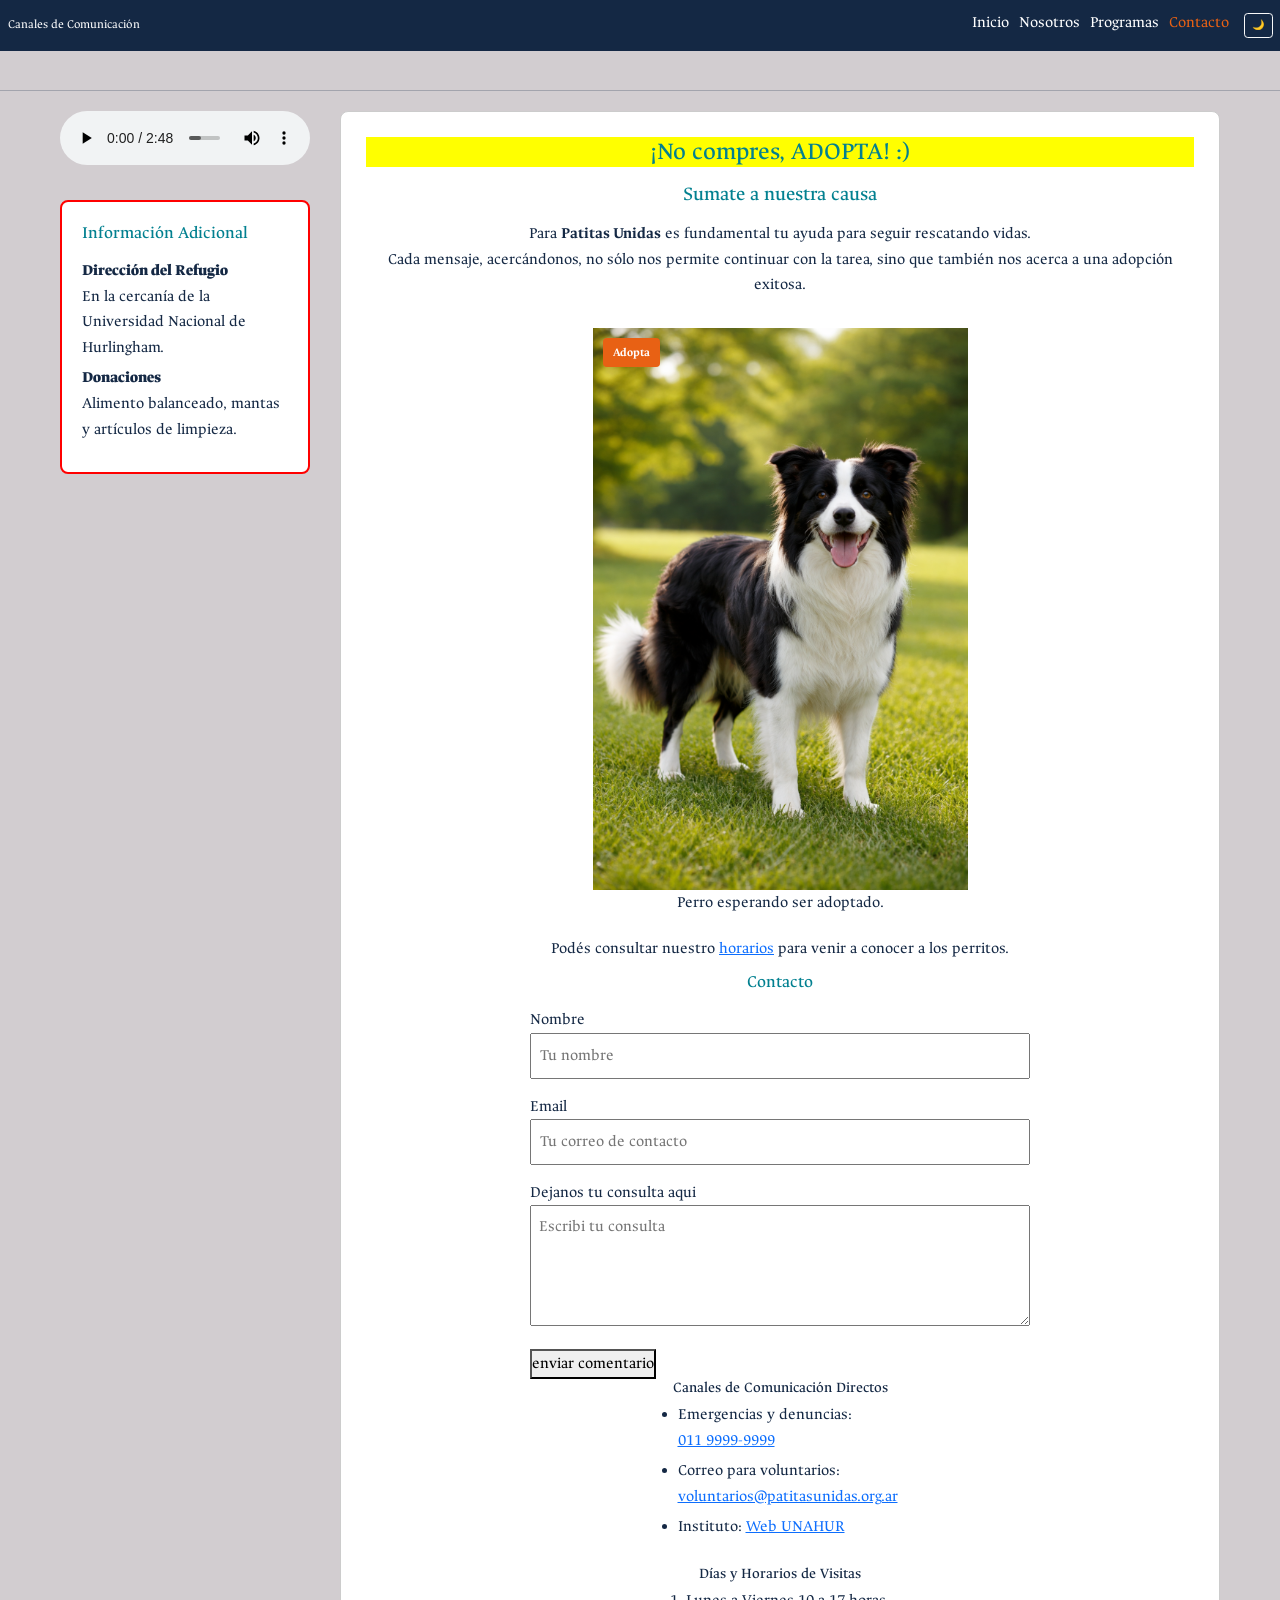
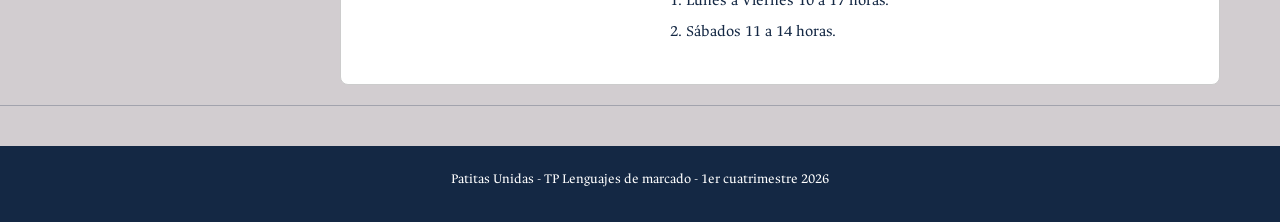
==== commit f00ff0b3: "javascript y visual desde movil corregidas" ====
--- a/contacto.html
+++ b/contacto.html
@@ -1,114 +1,116 @@
-<!DOCTYPE html>
-<html lang="es">
-<head>
-    <meta charset="UTF-8">
-    <meta name="viewport" content="width=device-width, initial-scale=1.0">
-    <link rel="preconnect" href="https://fonts.googleapis.com">
-    <link rel="preconnect" href="https://fonts.gstatic.com" crossorigin>
-    <link href="https://fonts.googleapis.com/css2?family=Ancizar+Serif:ital,wght@0,300..900;1,300..900&display=swap" rel="stylesheet">
-    <link href="https://cdn.jsdelivr.net/npm/bootstrap@5.3.3/dist/css/bootstrap.min.css" rel="stylesheet">
-    <link rel="stylesheet" href="css/style.css">
-    <title>Patitas Unidas - Contacto</title>
-</head>
-<body>
-    <nav class="navbar navbar-expand-lg navbar-dark fixed-top">
-        <div class="container-fluid header-container">
-            <a class="navbar-brand" href="index.html">Canales de Comunicación</a>
-            <button class="navbar-toggler" type="button" data-bs-toggle="collapse" data-bs-target="#navbarNav" aria-controls="navbarNav" aria-expanded="false" aria-label="Toggle navigation">
-                <span class="navbar-toggler-icon"></span>
-            </button>
-            <div class="collapse navbar-collapse" id="navbarNav">
-                <ul class="navbar-nav ms-auto">
-                    <li class="nav-item"><a class="nav-link" href="index.html">Inicio</a></li>
-                    <li class="nav-item"><a class="nav-link" href="nosotros.html">Nosotros</a></li>
-                    <li class="nav-item"><a class="nav-link" href="programas.html">Programas</a></li>
-                    <li class="nav-item"><a class="nav-link active" aria-current="page" href="contacto.html">Contacto</a></li>
-                </ul>
-            </div>
-        </div>
-    </nav>
-
-    <hr>
-
-    <main class="grid-layout">
-        <div class="main-article-container">
-            <section id="comunicacion">
-                <h1 class="destacado">¡No compres, ADOPTA! :)</h1>
-                <article>
-                    <h2>Sumate a nuestra causa</h2>
-                    <p>Para <strong>Patitas Unidas</strong> es fundamental tu ayuda para seguir rescatando vidas.<br>
-                    Cada mensaje, acercándonos, no sólo nos permite continuar con la tarea, sino que también nos acerca a una adopción exitosa.</p>
-                    <figure>
-                    <img src="imagenes/perro4.png" alt="Perro rescatado esperando contacto para adopción" width="375" loading="lazy">
-                    <figcaption>Perro esperando ser adoptado.</figcaption>
-                    </figure>
-                    <p>Podés consultar nuestro <a href="#horarios">horarios</a> para venir a conocer a los perritos.</p>
-                </article>
-                <h3>Contacto</h3>
-                <form id="Habla con nosotros" action="/enviar" method="post">
-                    <label for="nombre">Nombre</label>
-                    <br>
-                    <input type="text" id="nombre" name="nombre" required placeholder="Tu nombre">
-                    <br>
-                    <label for="email">Email</label>
-                    <br>
-                    <input type="email" id="email" name="email" required placeholder="Tu correo de contacto">
-                    <br>
-                    <label for="mensaje">Dejanos tu consulta aqui</label>
-                    <br>
-                    <textarea id="mensaje" name="mensaje" rows="4" required placeholder="Escribi tu consulta"></textarea>
-                    <br>
-                    <button type="submit">enviar comentario</button>
-                </form>
-            </section>
-
-            <div id="datos">
-                <article>
-                    <h4>Canales de Comunicación Directos</h4>
-                    <address>
-                        <ul>
-                            <li>Emergencias y denuncias: <br><a href="tel:+541199999999">011 9999-9999</a></li>
-                            <li>Correo para voluntarios: <br><a href="mailto:voluntarios@patitasunidas.org.ar">voluntarios@patitasunidas.org.ar</a></li>
-                            <li>Instituto: <a href="https://www.unahur.edu.ar" target="_blank" rel="noopener">Web UNAHUR</a></li>
-                        </ul>
-                    </address>
-                </article>
-
-                <article id="horarios">
-                    <h4>Días y Horarios de Visitas</h4>
-                    <ol>
-                        <li>Lunes a Viernes 10 a 17 horas.</li>
-                        <li>Sábados 11 a 14 horas.</li>
-                    </ol>
-                </article>
-            </div>
-        </div>
-
-        <aside class="sidebar-aside">
-            <audio controls loop>
-                <source src="audios/Audiopagina.mp3" type="audio/mpeg">
-                Tu navegador no soporta audio.
-            </audio>
-
-            <div class="main-aside-container sticky-top aside-sticky">
-                <h3>Información Adicional</h3>
-                <dl>
-                    <dt><strong>Dirección del Refugio</strong></dt>
-                    <dd>En la cercanía de la Universidad Nacional de Hurlingham.</dd>
-                    <dt><strong>Donaciones</strong></dt>
-                    <dd>Alimento balanceado, mantas y artículos de limpieza.</dd>
-                </dl>
-            </div>
-        </aside>
-    </main>
-
-    <hr>
-
-    <footer>
-        <div class="footer-container">
-            <p><small>Patitas Unidas - TP Lenguajes de marcado - <time datetime="2026-05-04">1er cuatrimestre 2026</time></small></p>
-        </div>
-    </footer>
-    <script src="https://cdn.jsdelivr.net/npm/bootstrap@5.3.3/dist/js/bootstrap.bundle.min.js"></script>
-</body>
+<!DOCTYPE html>
+<html lang="es">
+<head>
+    <meta charset="UTF-8">
+    <meta name="viewport" content="width=device-width, initial-scale=1.0">
+    <link rel="preconnect" href="https://fonts.googleapis.com">
+    <link rel="preconnect" href="https://fonts.gstatic.com" crossorigin>
+    <link href="https://fonts.googleapis.com/css2?family=Ancizar+Serif:ital,wght@0,300..900;1,300..900&display=swap" rel="stylesheet">
+    <link href="https://cdn.jsdelivr.net/npm/bootstrap@5.3.3/dist/css/bootstrap.min.css" rel="stylesheet">
+    <link rel="stylesheet" href="css/style.css">
+    <title>Patitas Unidas - Contacto</title>
+</head>
+<body>
+    <nav class="navbar navbar-expand-lg fixed-top custom-navbar">
+        <div class="container-fluid header-container">
+            <a class="navbar-brand" href="index.html">Canales de Comunicación</a>
+            <button class="navbar-toggler" type="button" data-bs-toggle="collapse" data-bs-target="#navbarNav" aria-controls="navbarNav" aria-expanded="false" aria-label="Toggle navigation">
+                <span class="navbar-toggler-icon"></span>
+            </button>
+            <div class="collapse navbar-collapse" id="navbarNav">
+                <ul class="navbar-nav ms-auto">
+                    <li class="nav-item"><a class="nav-link" href="index.html">Inicio</a></li>
+                    <li class="nav-item"><a class="nav-link" href="nosotros.html">Nosotros</a></li>
+                    <li class="nav-item"><a class="nav-link" href="programas.html">Programas</a></li>
+                    <li class="nav-item"><a class="nav-link active" aria-current="page" href="contacto.html">Contacto</a></li>
+                </ul>
+                <button id="tema" class="btn btn-outline-light ms-3">🌙</button>
+            </div>
+        </div>
+    </nav>
+
+    <hr>
+
+    <main class="grid-layout">
+        <div class="main-article-container">
+            <section id="comunicacion">
+                <h1 class="destacado">¡No compres, ADOPTA! :)</h1>
+                <article>
+                    <h2>Sumate a nuestra causa</h2>
+                    <p>Para <strong>Patitas Unidas</strong> es fundamental tu ayuda para seguir rescatando vidas.<br>
+                    Cada mensaje, acercándonos, no sólo nos permite continuar con la tarea, sino que también nos acerca a una adopción exitosa.</p>
+                    <figure>
+                    <img src="imagenes/perro4.png" alt="Perro rescatado esperando contacto para adopción" width="375" loading="lazy">
+                    <figcaption>Perro esperando ser adoptado.</figcaption>
+                    </figure>
+                    <p>Podés consultar nuestro <a href="#horarios">horarios</a> para venir a conocer a los perritos.</p>
+                </article>
+                <h3>Contacto</h3>
+                <form id="Habla con nosotros" action="/enviar" method="post">
+                    <label for="nombre">Nombre</label>
+                    <br>
+                    <input type="text" id="nombre" name="nombre" required placeholder="Tu nombre">
+                    <br>
+                    <label for="email">Email</label>
+                    <br>
+                    <input type="email" id="email" name="email" required placeholder="Tu correo de contacto">
+                    <br>
+                    <label for="mensaje">Dejanos tu consulta aqui</label>
+                    <br>
+                    <textarea id="mensaje" name="mensaje" rows="4" required placeholder="Escribi tu consulta"></textarea>
+                    <br>
+                    <button type="submit">enviar comentario</button>
+                </form>
+            </section>
+
+            <div id="datos">
+                <article>
+                    <h4>Canales de Comunicación Directos</h4>
+                    <address>
+                        <ul>
+                            <li>Emergencias y denuncias: <br><a href="tel:+541199999999">011 9999-9999</a></li>
+                            <li>Correo para voluntarios: <br><a href="mailto:voluntarios@patitasunidas.org.ar">voluntarios@patitasunidas.org.ar</a></li>
+                            <li>Instituto: <a href="https://www.unahur.edu.ar" target="_blank" rel="noopener">Web UNAHUR</a></li>
+                        </ul>
+                    </address>
+                </article>
+
+                <article id="horarios">
+                    <h4>Días y Horarios de Visitas</h4>
+                    <ol>
+                        <li>Lunes a Viernes 10 a 17 horas.</li>
+                        <li>Sábados 11 a 14 horas.</li>
+                    </ol>
+                </article>
+            </div>
+        </div>
+
+        <aside class="sidebar-aside">
+            <audio controls loop>
+                <source src="audios/Audiopagina.mp3" type="audio/mpeg">
+                Tu navegador no soporta audio.
+            </audio>
+
+            <div class="main-aside-container sticky-top aside-sticky">
+                <h3>Información Adicional</h3>
+                <dl>
+                    <dt><strong>Dirección del Refugio</strong></dt>
+                    <dd>En la cercanía de la Universidad Nacional de Hurlingham.</dd>
+                    <dt><strong>Donaciones</strong></dt>
+                    <dd>Alimento balanceado, mantas y artículos de limpieza.</dd>
+                </dl>
+            </div>
+        </aside>
+    </main>
+
+    <hr>
+
+    <footer>
+        <div class="footer-container">
+            <p><small>Patitas Unidas - TP Lenguajes de marcado - <time datetime="2026-05-04">1er cuatrimestre 2026</time></small></p>
+        </div>
+    </footer>
+    <script src="https://cdn.jsdelivr.net/npm/bootstrap@5.3.3/dist/js/bootstrap.bundle.min.js"></script>
+    <script src="js/script.js"></script>
+</body>
 </html>
--- a/css/style.css
+++ b/css/style.css
@@ -1,220 +1,251 @@
-/* === Variables globales === */
-:root {
-    --color-fondo: #d2cdd0;
-    --color-primario: #142844;
-    --color-secundario: #028090;
-    --color-acento: #E86114;
-    --blanco: #ffffff;
-}
-
-/* === Reset y base === */
-* {
-    margin: 0;
-    padding: 0;
-    box-sizing: border-box;
-}
-
-html {
-    
-    font-size: 62.5%;
-}
-
-body {
-    font-family: "Ancizar Serif", serif;
-    font-size: 1.6rem;
-    background-color: var(--color-fondo);
-    color: var(--color-primario);
-    line-height: 1.6;
-    text-align: center;
-    padding-top: 8rem;
-}
-
-/* === Header / nav (reglas viejas, sin uso desde el navbar de Bootstrap) === */
-header {
-    position: fixed;
-    top: 0;
-    left: 0;
-    width: 100%;
-    height: 8rem;
-    background-color: var(--color-primario);
-    color: var(--blanco);
-    padding: 2rem;
-    z-index: 100;
-}
-
-.header-container {
-    display: flex;
-    justify-content: space-between;
-    align-items: center;
-    max-width: 1100px;
-    margin: 0 auto;
-}
-
-nav ul {
-    display: flex;
-    gap: 2rem;
-    list-style: none;
-}
-
-nav a {
-    color: var(--blanco);
-    text-decoration: none;
-    font-weight: bold;
-}
-
-/* === Listas y layout principal === */
-main ul, main ol {
-    width: fit-content;
-    margin: 2rem auto;
-    text-align: left;
-    padding-left: 2rem;
-}
-
-.grid-layout {
-    display: grid;
-    grid-template-columns: 250px 1fr;
-    grid-template-areas: 
-        "sidebar maincontent";
-    gap: 3rem;
-    max-width: 1200px;
-    margin: 2rem auto;
-    padding: 0 2rem;
-}
-
-.main-article-container {
-    grid-area: maincontent;
-    margin: 0; 
-    padding: 2.5rem;
-    background-color: var(--blanco);
-    border: 1px solid #ccc;
-    border-radius: 8px;
-    color: var(--color-primario);
-}
-
-.sidebar-aside {
-    grid-area: sidebar;
-    position: sticky;
-    top: 10rem; 
-    height: fit-content;
-    display: flex;
-    flex-direction: column;
-    gap: 2rem;
-}
-
-.sidebar-aside audio {
-    width: 100%;
-}
-
-.main-aside-container {
-    padding: 2rem;
-    background-color: var(--blanco);
-    border: 1px solid #ccc;
-    border-radius: 8px;
-    text-align: left;
-}
-
-.aside-sticky {
-    top: 10rem;
-    border-color: var(--color-acento);
-    border-width: 2px;
-    box-shadow: 0 4px 10px rgba(0, 0, 0, 0.15);
-}
-
-/* === Figuras e imágenes === */
-figure {
-    position: relative;
-    display: inline-block;
-    margin: 2rem auto;
-}
-
-figure::before {
-    content: "Adopta";
-    position: absolute;
-    top: 1rem;
-    left: 1rem;
-    background-color: var(--color-acento);
-    color: var(--blanco);
-    padding: 0.5rem 1rem;
-    font-size: 1.2rem;
-    font-weight: bold;
-    border-radius: 4px;
-    text-transform: uppercase;
-    z-index: 10; 
-}
-
-/* === Tipografía y tablas === */
-h1, h2, h3 {
-    color: var(--color-secundario);
-    margin-bottom: 1.5rem;
-}
-
-.destacado {
-    background-color: yellow;
-}
-
-table {
-    margin: 2rem auto;
-    border-collapse: collapse;
-    width: 100%;
-}
-
-table th, table td {
-    border: 1px solid #ccc;
-    padding: 0.8rem;
-    text-align: center;
-}
-
-/* === Formularios === */
-form {
-    text-align: left;
-    width: 100%;
-    max-width: 500px;
-    margin: 0 auto;
-}
-
-input, textarea {
-    width: 100%;
-    margin-bottom: 1.5rem;
-    display: block;
-    padding: 0.8rem;
-}
-
-/* === Footer === */
-footer {
-    background-color: var(--color-primario);
-    color: var(--blanco);
-    padding: 2rem;
-    margin-top: 4rem;
-    display: flex;
-    flex-direction: column;
-    align-items: center;
-    justify-content: center;
-}
-
-footer p, footer span {
-    display: block;
-    text-align: center;
-    width: 100%;
-}
-
-footer a {
-    color: var(--color-acento);
-    text-decoration: none;
-}
-
-.footer-container a {
-    color: var(--color-secundario);
-}
-
-/* === Personalización del navbar de Bootstrap === */
-.navbar {
-    background-color: var(--color-primario);
-}
-
-.navbar .nav-link {
-    transition: color 0.3s ease;
-}
-
-.navbar .nav-link:hover {
-    color: var(--color-acento);
+:root {
+    --color-fondo: #d2cdd0;
+    --color-primario: #142844;
+    --color-secundario: #028090;
+    --color-acento: #E86114;
+    --blanco: #ffffff;
+}
+
+* {
+    margin: 0;
+    padding: 0;
+    box-sizing: border-box;
+}
+
+html {
+    font-size: 62.5%;
+}
+
+body {
+    font-family: "Ancizar Serif", serif;
+    font-size: 1.6rem;
+    background-color: var(--color-fondo);
+    color: var(--color-primario);
+    line-height: 1.6;
+    text-align: center;
+    padding-top: 8rem;
+    transition: .3s;
+}
+
+.custom-navbar {
+    background-color: var(--color-primario);
+    transition: .3s;
+}
+
+.custom-navbar .navbar-brand,
+.custom-navbar .nav-link {
+    color: #fff;
+}
+
+.custom-navbar .nav-link:hover {
+    color: var(--color-acento);
+}
+
+body:not(.dark-mode) .custom-navbar {
+    background-color: var(--color-primario);
+}
+
+body:not(.dark-mode) .custom-navbar .navbar-brand,
+body:not(.dark-mode) .custom-navbar .nav-link {
+    color: #fff;
+}
+
+body:not(.dark-mode) .custom-navbar .navbar-toggler {
+    border-color: #fff;
+}
+
+body:not(.dark-mode) .custom-navbar .navbar-toggler-icon {
+    filter: invert(1);
+}
+
+.custom-navbar .nav-link {
+    transition: color .2s ease;
+}
+
+body:not(.dark-mode) .custom-navbar .nav-link:hover,
+body:not(.dark-mode) .custom-navbar .nav-link:focus,
+body:not(.dark-mode) .custom-navbar .nav-link.active {
+    color: var(--color-acento) !important;
+}
+
+.dark-mode {
+    --color-fondo:#181818;
+    --color-primario:#142844;
+    --color-secundario:#40c4ff;
+    --color-acento:#ff8c42;
+    --blanco:#2b2b2b;
+}
+
+.dark-mode .custom-navbar {
+    background-color: #142844 !important;
+}
+
+.dark-mode .custom-navbar .nav-link {
+    color: #ffffff !important;
+}
+
+.dark-mode .custom-navbar .nav-link:hover,
+.dark-mode .custom-navbar .nav-link:focus,
+.dark-mode .custom-navbar .nav-link.active {
+    color: var(--color-acento) !important;
+}
+
+.dark-mode .custom-navbar .navbar-brand {
+    color: #ffffff !important;
+}
+
+.grid-layout {
+    display: grid;
+    grid-template-columns: 250px 1fr;
+    grid-template-areas: "sidebar maincontent";
+    gap: 3rem;
+    max-width: 1200px;
+    margin: 2rem auto;
+    padding: 0 2rem;
+}
+
+.main-article-container {
+    grid-area: maincontent;
+    padding: 2.5rem;
+    background-color: var(--blanco);
+    border: 1px solid #ccc;
+    border-radius: 8px;
+    color: var(--color-primario);
+    transition: .3s;
+}
+
+.sidebar-aside {
+    grid-area: sidebar;
+    position: sticky;
+    top: 10rem;
+    display: flex;
+    flex-direction: column;
+    gap: 2rem;
+}
+
+.sidebar-aside audio {
+    width: 100%;
+    display: block;
+    margin-bottom: 1.5rem;
+}
+
+.main-aside-container {
+    padding: 2rem;
+    background-color: var(--blanco);
+    border: 2px solid red;
+    border-radius: 8px;
+    text-align: left;
+    transition: .3s;
+}
+
+figure {
+    position: relative;
+    display: inline-block;
+    margin: 2rem auto;
+}
+
+figure::before {
+    content: "Adopta";
+    position: absolute;
+    top: 1rem;
+    left: 1rem;
+    background-color: var(--color-acento);
+    color: var(--blanco);
+    padding: 0.5rem 1rem;
+    font-size: 1.2rem;
+    font-weight: bold;
+    border-radius: 4px;
+}
+
+h1, h2, h3 {
+    color: var(--color-secundario);
+    margin-bottom: 1.5rem;
+}
+
+.destacado {
+    background-color: yellow;
+}
+
+table {
+    margin: 2rem auto;
+    border-collapse: collapse;
+    width: 100%;
+}
+
+table th, table td {
+    border: 1px solid #ccc;
+    padding: 0.8rem;
+}
+
+form {
+    text-align: left;
+    max-width: 500px;
+    margin: 0 auto;
+}
+
+input, textarea {
+    width: 100%;
+    margin-bottom: 1.5rem;
+    padding: 0.8rem;
+}
+
+ul, ol {
+    text-align: left;
+    display: inline-block;
+    padding-left: 1.5rem;
+}
+
+li {
+    margin-bottom: 0.5rem;
+}
+
+.dark-mode body,
+.dark-mode p,
+.dark-mode li,
+.dark-mode td,
+.dark-mode th,
+.dark-mode label,
+.dark-mode span {
+    color: #ffffff !important;
+}
+
+.dark-mode .main-article-container,
+.dark-mode .main-aside-container {
+    color: #ffffff !important;
+}
+
+footer {
+    background-color: var(--color-primario);
+    color: #fff;
+    padding: 2rem;
+    margin-top: 4rem;
+}
+
+img, video {
+    max-width: 100%;
+    height: auto;
+}
+
+@media (max-width:768px) {
+
+.grid-layout {
+    grid-template-columns: 1fr;
+    grid-template-areas:
+        "maincontent"
+        "sidebar";
+}
+
+.sidebar-aside {
+    position: static;
+    width: 100%;
+}
+
+body {
+    padding-top: 7rem;
+}
+
+table {
+    display: block;
+    overflow-x: auto;
+}
 }
